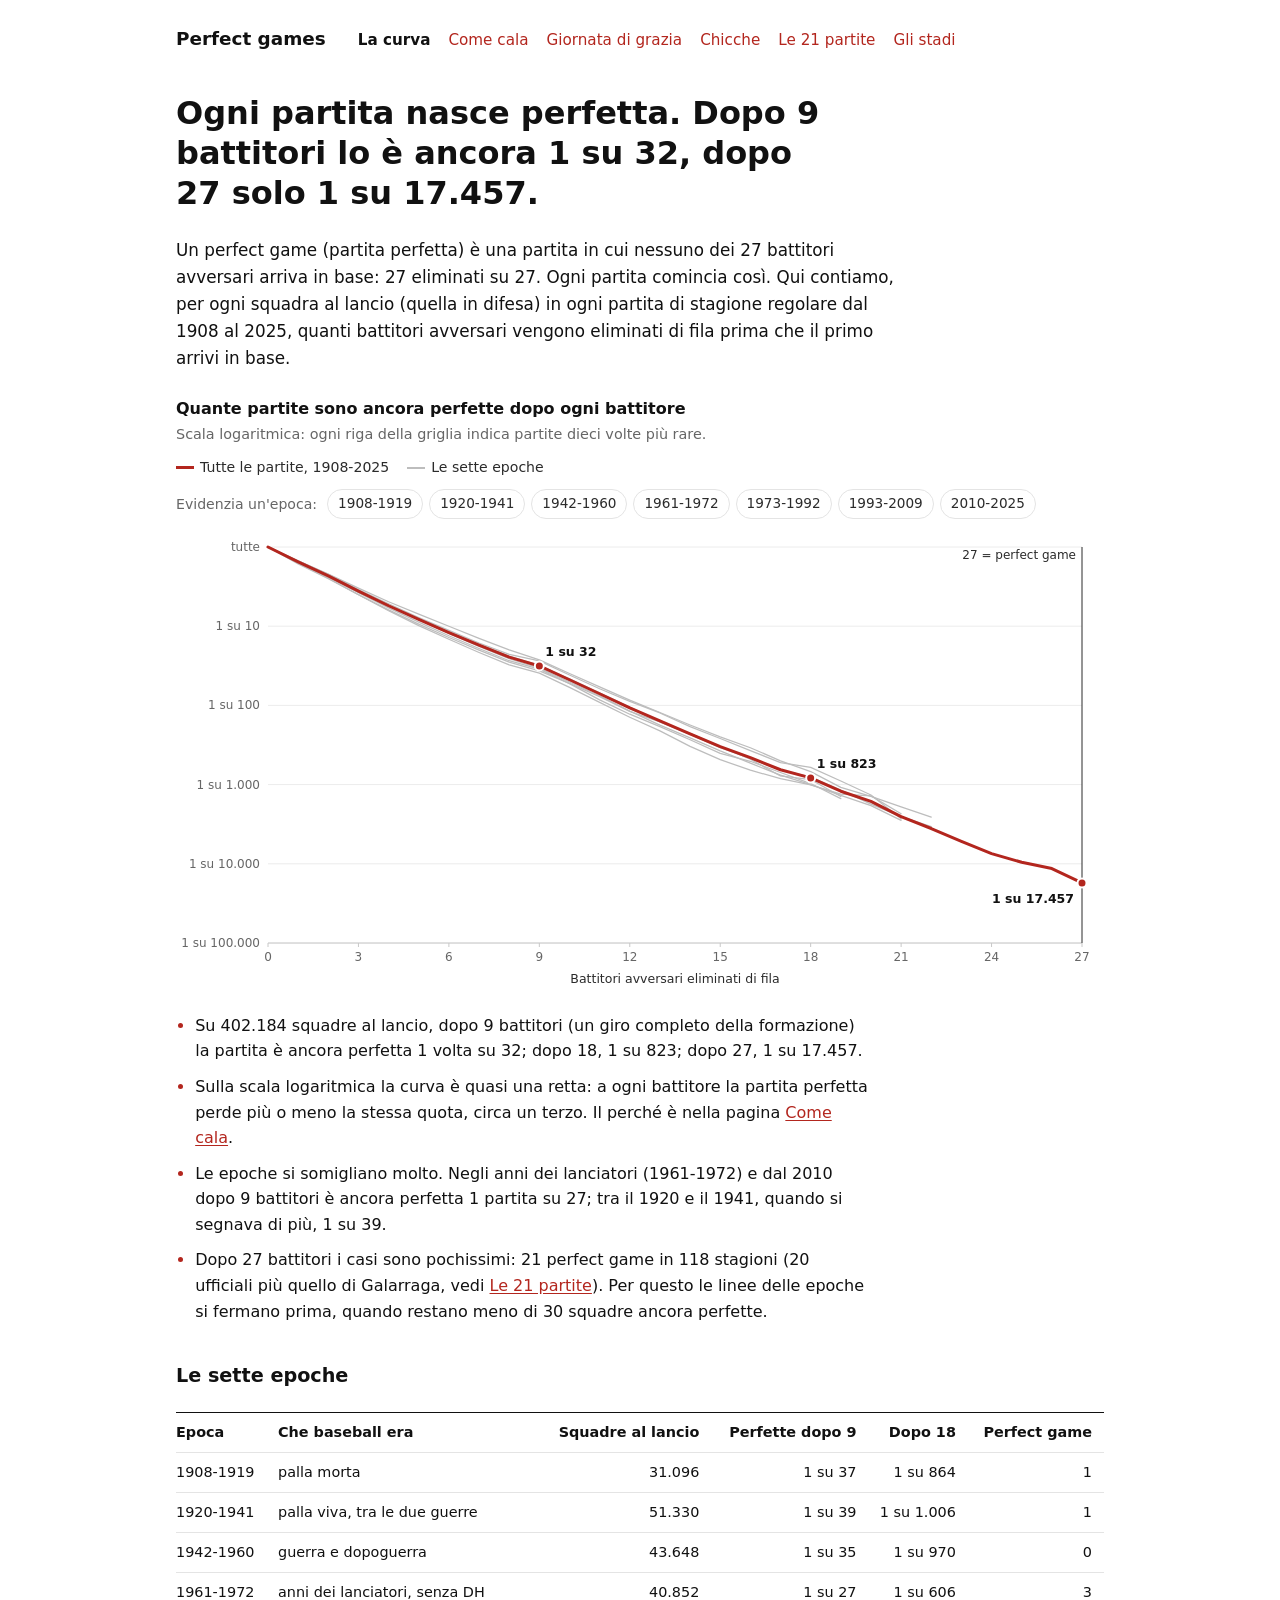
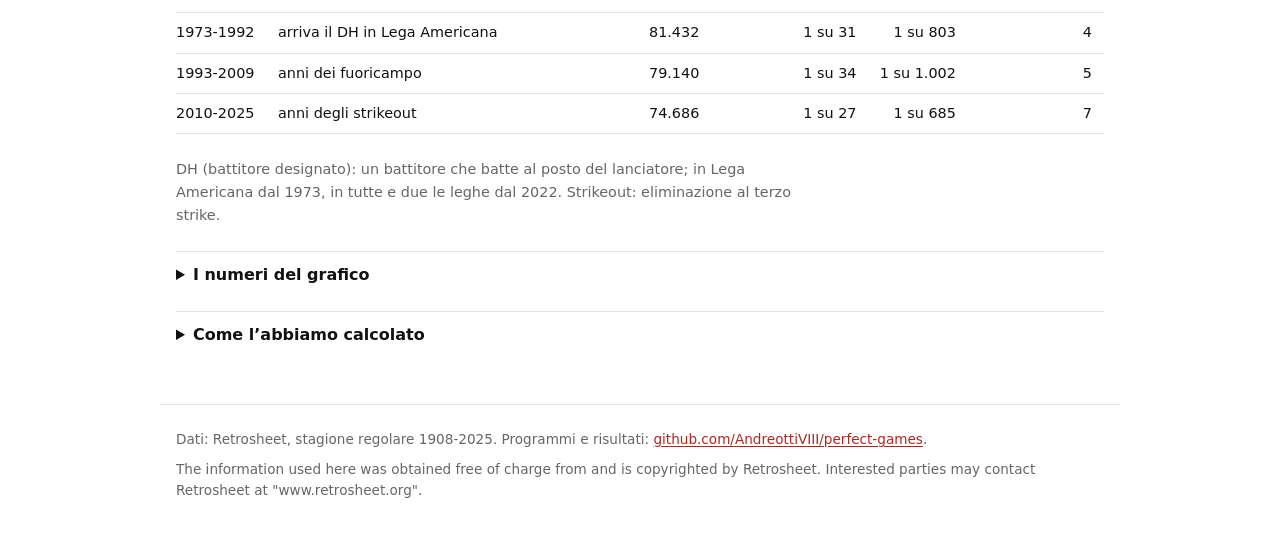
==== docs/index.html @ 63dead41 "Sito in docs/: sei pagine con grafici, tabelle generate da build_site.py Co-Authored-By: Claude Opus" ====
<!doctype html>
<html lang="it">
<head>
<meta charset="utf-8">
<meta name="viewport" content="width=device-width, initial-scale=1">
<title>La curva · Perfect games</title>
<meta name="description" content="Ogni partita di baseball nasce perfetta: quante restano tali, battitore dopo battitore, dal 1908 al 2025.">
<link rel="stylesheet" href="style.css">
</head>
<body>
<header class="top">
  <a class="brand" href="index.html">Perfect games</a>
  <nav aria-label="Pagine">
    <a href="index.html" aria-current="page">La curva</a>
    <a href="come-cala.html">Come cala</a>
    <a href="giornata-di-grazia.html">Giornata di grazia</a>
    <a href="chicche.html">Chicche</a>
    <a href="partite.html">Le 21 partite</a>
    <a href="stadi.html">Gli stadi</a>
  </nav>
</header>

<main>
  <h1>Ogni partita nasce perfetta. Dopo 9 battitori lo è ancora 1 su 32, dopo 27 solo 1 su 17.457.</h1>
  <p class="lead">Un perfect game (partita perfetta) è una partita in cui nessuno dei 27 battitori avversari arriva in base: 27 eliminati su 27. Ogni partita comincia così. Qui contiamo, per ogni squadra al lancio (quella in difesa) in ogni partita di stagione regolare dal 1908 al 2025, quanti battitori avversari vengono eliminati di fila prima che il primo arrivi in base.</p>

  <figure class="chart" id="grafico-curva">
    <figcaption>
      <strong>Quante partite sono ancora perfette dopo ogni battitore</strong>
      <span class="note">Scala logaritmica: ogni riga della griglia indica partite dieci volte più rare.</span>
    </figcaption>
    <div class="legend">
      <span class="key"><span class="swatch thick" style="border-color:#b3261e"></span>Tutte le partite, 1908-2025</span>
      <span class="key"><span class="swatch" style="border-color:#bdbdbd"></span>Le sette epoche</span>
    </div>
    <div class="eras"></div>
    <div class="plot"></div>
  </figure>

  <ul class="points">
    <li>Su 402.184 squadre al lancio, dopo 9 battitori (un giro completo della formazione) la partita è ancora perfetta 1 volta su 32; dopo 18, 1 su 823; dopo 27, 1 su 17.457.</li>
    <li>Sulla scala logaritmica la curva è quasi una retta: a ogni battitore la partita perfetta perde più o meno la stessa quota, circa un terzo. Il perché è nella pagina <a href="come-cala.html">Come cala</a>.</li>
    <li>Le epoche si somigliano molto. Negli anni dei lanciatori (1961-1972) e dal 2010 dopo 9 battitori è ancora perfetta 1 partita su 27; tra il 1920 e il 1941, quando si segnava di più, 1 su 39.</li>
    <li>Dopo 27 battitori i casi sono pochissimi: 21 perfect game in 118 stagioni (20 ufficiali più quello di Galarraga, vedi <a href="partite.html">Le 21 partite</a>). Per questo le linee delle epoche si fermano prima, quando restano meno di 30 squadre ancora perfette.</li>
  </ul>

  <h2>Le sette epoche</h2>
  <!-- build:tabella-epoche -->
<div class="table-wrap"><table>
<thead><tr>
<th>Epoca</th>
<th>Che baseball era</th>
<th class="num">Squadre al lancio</th>
<th class="num">Perfette dopo 9</th>
<th class="num">Dopo 18</th>
<th class="num">Perfect game</th>
</tr></thead><tbody>
<tr><td>1908-1919</td><td>palla morta</td><td class="num">31.096</td><td class="num">1 su 37</td><td class="num">1 su 864</td><td class="num">1</td></tr>
<tr><td>1920-1941</td><td>palla viva, tra le due guerre</td><td class="num">51.330</td><td class="num">1 su 39</td><td class="num">1 su 1.006</td><td class="num">1</td></tr>
<tr><td>1942-1960</td><td>guerra e dopoguerra</td><td class="num">43.648</td><td class="num">1 su 35</td><td class="num">1 su 970</td><td class="num">0</td></tr>
<tr><td>1961-1972</td><td>anni dei lanciatori, senza DH</td><td class="num">40.852</td><td class="num">1 su 27</td><td class="num">1 su 606</td><td class="num">3</td></tr>
<tr><td>1973-1992</td><td>arriva il DH in Lega Americana</td><td class="num">81.432</td><td class="num">1 su 31</td><td class="num">1 su 803</td><td class="num">4</td></tr>
<tr><td>1993-2009</td><td>anni dei fuoricampo</td><td class="num">79.140</td><td class="num">1 su 34</td><td class="num">1 su 1.002</td><td class="num">5</td></tr>
<tr><td>2010-2025</td><td>anni degli strikeout</td><td class="num">74.686</td><td class="num">1 su 27</td><td class="num">1 su 685</td><td class="num">7</td></tr>
</tbody></table></div>
<!-- /build:tabella-epoche -->
  <p class="note">DH (battitore designato): un battitore che batte al posto del lanciatore; in Lega Americana dal 1973, in tutte e due le leghe dal 2022. Strikeout: eliminazione al terzo strike.</p>

  <details id="numeri-curva" class="data">
    <summary>I numeri del grafico</summary>
    <div class="body"></div>
  </details>

  <details>
    <summary>Come l’abbiamo calcolato</summary>
    <div class="body">
      <p>Fonte: i file “evento” di Retrosheet, la cronaca azione per azione di ogni partita. Usiamo la stagione regolare di Lega Americana, Lega Nazionale e Federal League (1914-1915): due righe per partita, una per squadra al lancio, 402.184 in tutto.</p>
      <p>Sono escluse le partite che Retrosheet ha ricostruito dal tabellino finale invece che da una cronaca vera, e le leghe afroamericane.</p>
      <p>Se la partita finisce prima che qualcuno arrivi in base (partita accorciata dalla pioggia, o squadra di casa che vince senza battere nel nono inning), quella squadra conta come ancora perfetta fino all’ultimo battitore affrontato e poi esce dal conto (metodo di Kaplan-Meier).</p>
      <p>Il valore a 27 battitori (1 su 17.457) comprende anche Harvey Haddix (1959) e Pedro Martínez (1995), che superarono i 27 eliminati ma persero la perfezione negli inning supplementari: 23 casi in tutto.</p>
      <p>La partita di Armando Galarraga (2 giugno 2010) è contata come perfetta per scelta di Davide: l’arbitro sbagliò la chiamata sul 27° battitore e lo ammise, ma l’MLB non la riconosce come perfect game.</p>
      <p>Epoche: invece di 12 decenni quasi identici usiamo sette periodi che corrispondono a cambi del gioco. Fino al 1919 la palla morta (pochi fuoricampo); dal 1920 la palla viva; dal 1942 la guerra e il dopoguerra; dal 1961 l’espansione e gli anni dei lanciatori; dal 1973 il DH in Lega Americana; dal 1993 l’espansione e gli anni dei fuoricampo; dal 2010 gli anni degli strikeout.</p>
      <p>Programmi: <code>src/curve.py</code> (curva generale) e <code>src/build_site.py</code> (epoche e sito).</p>
    </div>
  </details>
</main>

<footer>
  <p>Dati: Retrosheet, stagione regolare 1908-2025. Programmi e risultati: <a href="https://github.com/AndreottiVIII/perfect-games">github.com/AndreottiVIII/perfect-games</a>.</p>
  <p lang="en">The information used here was obtained free of charge from and is copyrighted by Retrosheet. Interested parties may contact Retrosheet at "www.retrosheet.org".</p>
</footer>

<!-- build:dati-curva -->
<script type="application/json" id="dati-curva">{"tutte":{"s":[1.0,0.650066,0.431676,0.277831,0.181243,0.121994,0.083238,0.0575955,0.0407401,0.031498,0.0210824,0.0140334,0.00929674,0.00635779,0.00436119,0.00301355,0.00218669,0.00153915,0.00121538,0.000824367,0.000612671,0.000393504,0.00027894,0.000191771,0.000134489,0.000104602,8.71687e-05,5.72823e-05],"r":[402184,402184,261446,173613,111739,72893,49064,33477,23164,16385,12668,8479,5644,3739,2557,1754,1210,878,618,488,331,246,158,112,77,54,42,35]},"epoche":[{"id":"1908","label":"1908-1919","nome":"palla morta","lati":31096,"s":[1.0,0.612555,0.398958,0.250772,0.160632,0.106059,0.0719064,0.0499421,0.0351171,0.0273347,0.0189413,0.0128955,0.00839336,0.00617443,0.00443787,0.0030229,0.0020903,0.00128634,0.00115771,0.000707486,null,null,null,null,null,null,null,null]},{"id":"1920","label":"1920-1941","nome":"palla viva, tra le due guerre","lati":51330,"s":[1.0,0.629729,0.40302,0.249854,0.156711,0.101675,0.068459,0.0466004,0.0324372,0.0255601,0.0168907,0.0109293,0.00709137,0.00477304,0.00303916,0.00206507,0.00151958,0.00118839,0.000993571,0.00075979,0.000720826,0.000428599,null,null,null,null,null,null]},{"id":"1942","label":"1942-1960","nome":"guerra e dopoguerra","lati":43648,"s":[1.0,0.641083,0.420042,0.265579,0.170317,0.112674,0.0756736,0.0523506,0.0366569,0.0287069,0.0188096,0.0117531,0.00774377,0.00538398,0.0036886,0.00247434,0.00197031,0.00142045,0.00103098,0.000664406,null,null,null,null,null,null,null,null]},{"id":"1961","label":"1961-1972","nome":"anni dei lanciatori, senza DH","lati":40852,"s":[1.0,0.667262,0.451532,0.290145,0.191765,0.128904,0.0886126,0.0614168,0.0440615,0.0365466,0.0242338,0.0162293,0.0112357,0.00802898,0.00538529,0.00381866,0.00268538,0.00189701,0.00165065,0.00110864,0.000739096,0.000369548,null,null,null,null,null,null]},{"id":"1973","label":"1973-1992","nome":"arriva il DH in Lega Americana","lati":81432,"s":[1.0,0.653416,0.435566,0.282481,0.185431,0.125381,0.0849912,0.0589449,0.0419123,0.0321127,0.0216745,0.0144661,0.00951714,0.00617693,0.00428578,0.00292268,0.00214577,0.0015415,0.00124553,0.000850908,0.000567272,0.000394624,0.000295968,null,null,null,null,null]},{"id":"1993","label":"1993-2009","nome":"anni dei fuoricampo","lati":79140,"s":[1.0,0.650847,0.432954,0.278393,0.180541,0.120824,0.0812611,0.0553576,0.038792,0.0295931,0.0197245,0.0132297,0.00847865,0.00563558,0.00389184,0.00266616,0.0018701,0.00131413,0.000998231,0.000732878,0.000543341,0.000353803,null,null,null,null,null,null]},{"id":"2010","label":"2010-2025","nome":"anni degli strikeout","lati":74686,"s":[1.0,0.671023,0.455333,0.303082,0.203492,0.141807,0.0997777,0.070214,0.0501433,0.0375305,0.0252524,0.0171518,0.0116622,0.00814075,0.00565032,0.00400343,0.00291889,0.00199502,0.00145944,0.000923868,0.000709638,0.000522186,0.000388292,null,null,null,null,null]}],"min_in_gioco":30}</script>
<!-- /build:dati-curva -->
<script src="charts.js"></script>
</body>
</html>
---- docs/style.css ----
/* Perfect games: nero su bianco, un solo colore (rosso cuciture) per grafici e link, caratteri di sistema, tanto bianco. */
:root {
  --ink: #111111;
  --ink-2: #2b2b2b;
  --muted: #666666;
  --line: #e4e4e4;
  --grid: #ececec;
  --axis: #c8c8c8;
  --context: #bdbdbd;
  --accent: #b3261e;
  --wash: rgba(179, 38, 30, 0.10);
  --band: #f4f4f2;
  --paper: #ffffff;
  color-scheme: light;
}
* { box-sizing: border-box; }
[hidden] { display: none !important; }
html { -webkit-text-size-adjust: 100%; }
body {
  margin: 0; background: var(--paper); color: var(--ink);
  font: 16px/1.6 system-ui, -apple-system, "Segoe UI", Roboto, "Helvetica Neue", Arial, sans-serif;
}
a { color: var(--accent); text-underline-offset: 2px; }
:focus-visible { outline: 2px solid var(--accent); outline-offset: 2px; }
h1, h2, h3 { line-height: 1.25; margin: 0; font-weight: 650; }
h1 { font-size: clamp(1.45rem, 4.2vw, 2rem); max-width: 30ch; }
h2 { font-size: 1.2rem; margin-top: 16px; }
p { margin: 0; }
.lead { max-width: 68ch; font-size: 1.05rem; }
.note { color: var(--muted); font-size: 0.9rem; max-width: 68ch; }

.top, main, footer {
  max-width: 960px; margin: 0 auto;
  padding-left: max(16px, env(safe-area-inset-left, 0px));
  padding-right: max(16px, env(safe-area-inset-right, 0px));
}
.top { display: flex; flex-wrap: wrap; align-items: baseline; gap: 8px 32px; padding-block: 24px 8px; }
.brand { font-weight: 700; font-size: 1.15rem; color: var(--ink); text-decoration: none; }
nav { display: flex; flex-wrap: wrap; gap: 4px 18px; font-size: 0.95rem; }
nav a { text-decoration: none; }
nav a:hover { text-decoration: underline; }
nav a[aria-current="page"] { color: var(--ink); font-weight: 600; }
main { padding-block: 32px 56px; display: grid; grid-template-columns: minmax(0, 1fr); gap: 24px; }
footer { padding-block: 24px 40px; border-top: 1px solid var(--line); color: var(--muted); font-size: 0.85rem; display: grid; gap: 8px; }

/* Punti in linguaggio semplice */
.points { margin: 0; padding-left: 1.2em; display: grid; gap: 10px; max-width: 68ch; }
.points li::marker { color: var(--accent); }

/* Riquadri numero (cifre grandi) */
.tiles { display: grid; grid-template-columns: repeat(auto-fit, minmax(200px, 1fr)); gap: 16px; }
.tile { border-top: 2px solid var(--ink); padding-top: 10px; display: grid; gap: 2px; }
.tile .value { font-size: 2.2rem; font-weight: 650; line-height: 1.1; }
.tile .value small { font-size: 1rem; font-weight: 400; color: var(--muted); }
.tile .label { color: var(--muted); font-size: 0.92rem; }

/* Grafici */
figure.chart { margin: 0; position: relative; display: grid; gap: 10px; min-width: 0; }
figure.chart figcaption { display: grid; gap: 2px; }
figure.chart figcaption strong { font-weight: 600; }
.plot { position: relative; width: 100%; min-width: 0; touch-action: pan-y; }
.plot svg { display: block; overflow: visible; }
.plot text { font-family: inherit; }
.legend { display: flex; flex-wrap: wrap; gap: 6px 18px; font-size: 0.88rem; color: var(--ink-2); align-items: center; }
.legend .key { display: inline-flex; align-items: center; gap: 6px; }
.legend .swatch { display: inline-block; width: 18px; height: 0; border-top: 2px solid; }
.legend .swatch.thick { border-top-width: 3px; }
.legend .dot { width: 9px; height: 9px; border-radius: 50%; border: 1.5px solid var(--ink-2); background: var(--paper); }
.eras { display: flex; flex-wrap: wrap; gap: 6px; align-items: center; font-size: 0.88rem; }
.eras span { color: var(--muted); margin-right: 4px; }
.eras button {
  font: inherit; font-size: 0.85rem; color: var(--ink-2); background: var(--paper);
  border: 1px solid var(--line); border-radius: 999px; padding: 3px 10px; cursor: pointer;
}
.eras button[aria-pressed="true"] { border-color: var(--ink); color: var(--paper); background: var(--ink); }

.tip {
  position: absolute; z-index: 5; pointer-events: none; min-width: 150px; max-width: 260px;
  background: var(--paper); border: 1px solid var(--line); box-shadow: 0 2px 10px rgba(0,0,0,0.08);
  padding: 8px 10px; font-size: 0.82rem; line-height: 1.4; display: grid; gap: 3px;
}
.tip .t { color: var(--muted); }
.tip .r { display: grid; grid-template-columns: 14px auto 1fr; gap: 6px; align-items: baseline; }
.tip .r i { display: inline-block; width: 12px; border-top: 2px solid; transform: translateY(-3px); }
.tip .r b { font-weight: 650; font-variant-numeric: tabular-nums; }
.tip .r span { color: var(--muted); }

/* Barre degli stadi (righe HTML) */
.bars { display: grid; gap: 0; font-size: 0.88rem; }
.bars-scale, .bar-row { display: grid; grid-template-columns: minmax(0, 11rem) minmax(0, 1fr) 3.4rem; gap: 10px; align-items: center; }
.bars-scale { color: var(--muted); font-size: 0.78rem; padding-bottom: 4px; }
.bars-scale .ticks { position: relative; height: 1.2em; }
.bars-scale .ticks span { position: absolute; transform: translateX(-50%); white-space: nowrap; }
.bar-row { padding: 3px 0; cursor: default; }
.bar-row:hover, .bar-row:focus-visible { background: var(--band); }
.bar-name { overflow: hidden; text-overflow: ellipsis; white-space: nowrap; color: var(--ink-2); }
.bar-row.hl .bar-name { color: var(--ink); font-weight: 650; }
.bar-track { position: relative; height: 14px; }
.bar-track::before { content: ""; position: absolute; left: 50%; top: -3px; bottom: -3px; border-left: 1px solid var(--axis); }
.bar-fill { position: absolute; top: 3px; height: 8px; background: var(--context); }
.bar-fill.up { border-radius: 0 3px 3px 0; }
.bar-fill.down { border-radius: 3px 0 0 3px; }
.bar-row.hl .bar-fill { background: var(--accent); }
.bar-val { text-align: right; font-variant-numeric: tabular-nums; color: var(--ink-2); }
@media (max-width: 520px) {
  .bars-scale, .bar-row { grid-template-columns: minmax(0, 8.5rem) minmax(0, 1fr) 2.9rem; gap: 6px; }
  .bars { font-size: 0.8rem; }
  .bars-scale .ticks .minor { display: none; }
}

/* Tabelle semplici: se sono larghe scorrono dentro il loro riquadro */
.table-wrap { overflow-x: auto; -webkit-overflow-scrolling: touch; max-width: 100%; border-top: 1px solid var(--ink); }
table { border-collapse: collapse; font-size: 0.9rem; width: 100%; }
th, td { text-align: left; padding: 8px 12px 8px 0; border-bottom: 1px solid var(--line); vertical-align: top; }
th { font-weight: 600; white-space: nowrap; }
td.num, th.num { text-align: right; font-variant-numeric: tabular-nums; white-space: nowrap; }
table.wide td { white-space: nowrap; }
tr.special td { background: #fbf3f2; }
.mark { color: var(--accent); font-weight: 700; }

/* Chicche */
.chicche { list-style: none; margin: 0; padding: 0; display: grid; gap: 28px; counter-reset: c; max-width: 72ch; }
.chicche li { counter-increment: c; display: grid; gap: 6px; padding-top: 14px; border-top: 1px solid var(--line); }
.chicche h2 { margin: 0; font-size: 1.1rem; }
.chicche h2::before { content: counter(c) ". "; color: var(--accent); }
.chicche h2 .tag { margin-left: 6px; vertical-align: 2px; }
.tag { font-size: 0.75rem; font-weight: 600; text-transform: uppercase; letter-spacing: 0.04em; border: 1px solid currentColor; border-radius: 3px; padding: 0 6px; white-space: nowrap; }
.tag.solida { color: var(--ink); }
.tag.verificare { color: var(--accent); }
.tag.aneddoto { color: var(--muted); }

/* Riquadri apribili */
details { border-top: 1px solid var(--line); padding-top: 10px; max-width: 100%; min-width: 0; }
details > summary { cursor: pointer; font-weight: 600; }
details[open] > summary { margin-bottom: 12px; }
details .body { display: grid; gap: 10px; max-width: 72ch; }
details.data[open] { display: grid; }
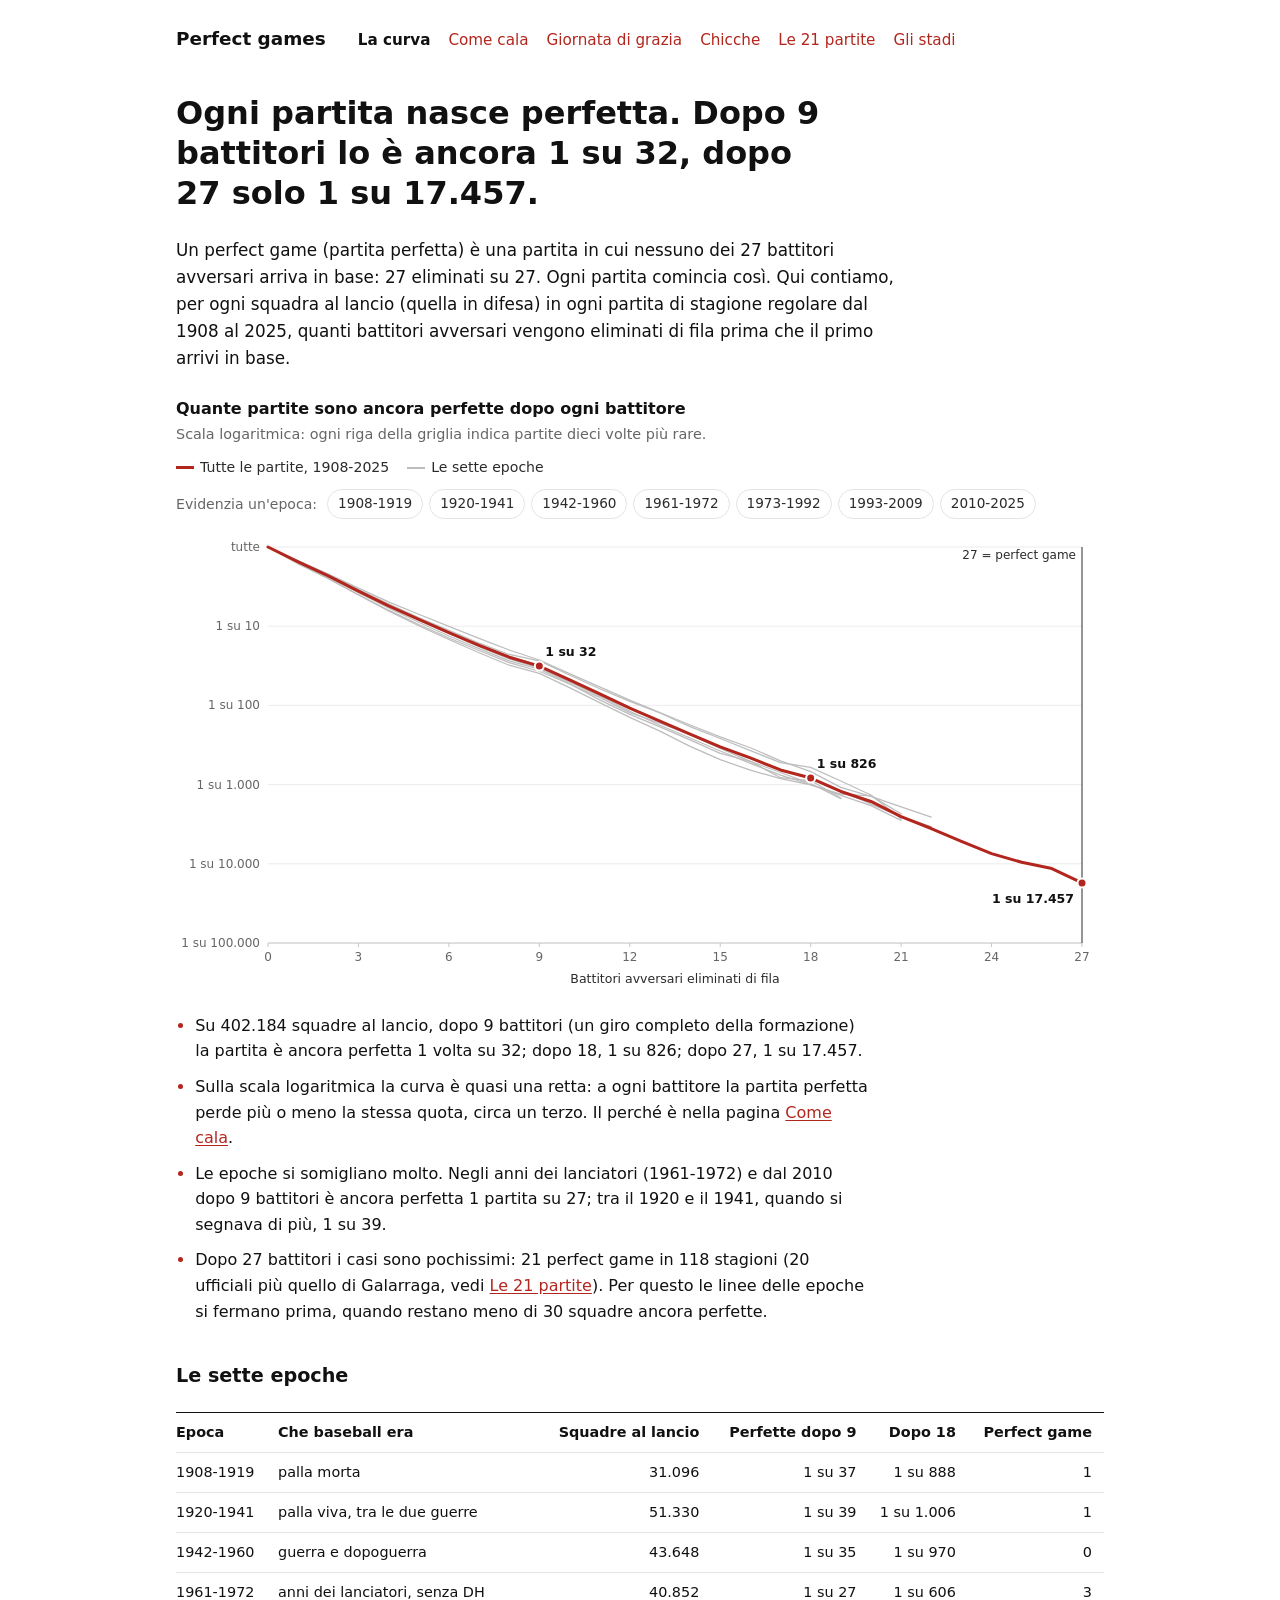
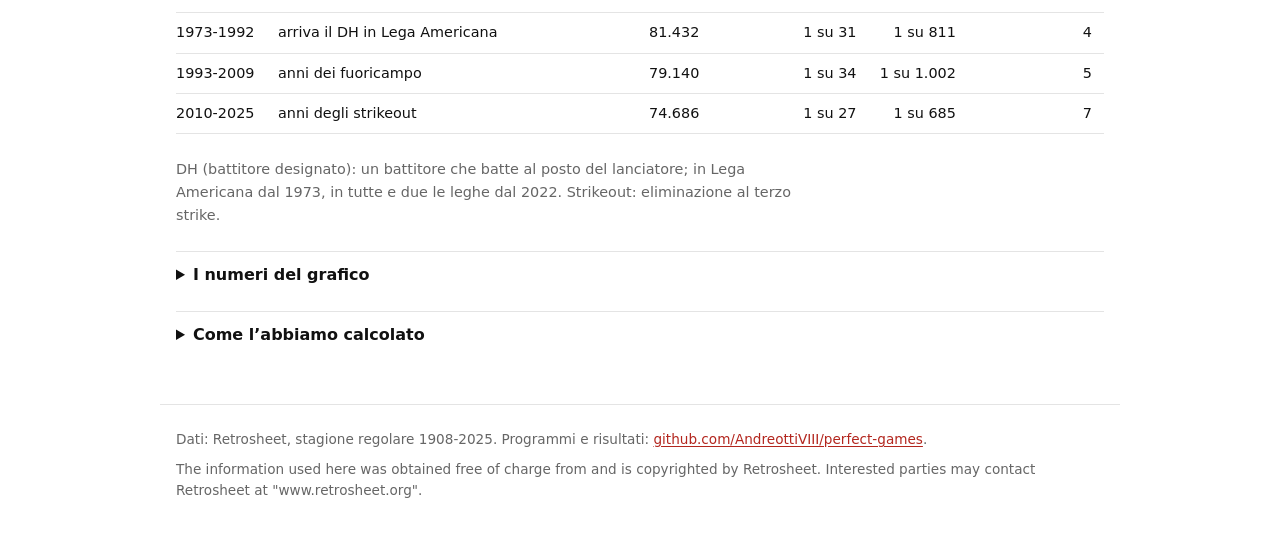
==== commit 17b6f4fe: "Corretto il parser sugli errori dopo un tocco (es. 6E3), ricalcolati curve e sito; verifiche e tortu" ====
--- a/docs/index.html
+++ b/docs/index.html
@@ -38,7 +38,7 @@
   </figure>
 
   <ul class="points">
-    <li>Su 402.184 squadre al lancio, dopo 9 battitori (un giro completo della formazione) la partita è ancora perfetta 1 volta su 32; dopo 18, 1 su 823; dopo 27, 1 su 17.457.</li>
+    <li>Su 402.184 squadre al lancio, dopo 9 battitori (un giro completo della formazione) la partita è ancora perfetta 1 volta su 32; dopo 18, 1 su 826; dopo 27, 1 su 17.457.</li>
     <li>Sulla scala logaritmica la curva è quasi una retta: a ogni battitore la partita perfetta perde più o meno la stessa quota, circa un terzo. Il perché è nella pagina <a href="come-cala.html">Come cala</a>.</li>
     <li>Le epoche si somigliano molto. Negli anni dei lanciatori (1961-1972) e dal 2010 dopo 9 battitori è ancora perfetta 1 partita su 27; tra il 1920 e il 1941, quando si segnava di più, 1 su 39.</li>
     <li>Dopo 27 battitori i casi sono pochissimi: 21 perfect game in 118 stagioni (20 ufficiali più quello di Galarraga, vedi <a href="partite.html">Le 21 partite</a>). Per questo le linee delle epoche si fermano prima, quando restano meno di 30 squadre ancora perfette.</li>
@@ -55,11 +55,11 @@
 <th class="num">Dopo 18</th>
 <th class="num">Perfect game</th>
 </tr></thead><tbody>
-<tr><td>1908-1919</td><td>palla morta</td><td class="num">31.096</td><td class="num">1 su 37</td><td class="num">1 su 864</td><td class="num">1</td></tr>
+<tr><td>1908-1919</td><td>palla morta</td><td class="num">31.096</td><td class="num">1 su 37</td><td class="num">1 su 888</td><td class="num">1</td></tr>
 <tr><td>1920-1941</td><td>palla viva, tra le due guerre</td><td class="num">51.330</td><td class="num">1 su 39</td><td class="num">1 su 1.006</td><td class="num">1</td></tr>
 <tr><td>1942-1960</td><td>guerra e dopoguerra</td><td class="num">43.648</td><td class="num">1 su 35</td><td class="num">1 su 970</td><td class="num">0</td></tr>
 <tr><td>1961-1972</td><td>anni dei lanciatori, senza DH</td><td class="num">40.852</td><td class="num">1 su 27</td><td class="num">1 su 606</td><td class="num">3</td></tr>
-<tr><td>1973-1992</td><td>arriva il DH in Lega Americana</td><td class="num">81.432</td><td class="num">1 su 31</td><td class="num">1 su 803</td><td class="num">4</td></tr>
+<tr><td>1973-1992</td><td>arriva il DH in Lega Americana</td><td class="num">81.432</td><td class="num">1 su 31</td><td class="num">1 su 811</td><td class="num">4</td></tr>
 <tr><td>1993-2009</td><td>anni dei fuoricampo</td><td class="num">79.140</td><td class="num">1 su 34</td><td class="num">1 su 1.002</td><td class="num">5</td></tr>
 <tr><td>2010-2025</td><td>anni degli strikeout</td><td class="num">74.686</td><td class="num">1 su 27</td><td class="num">1 su 685</td><td class="num">7</td></tr>
 </tbody></table></div>
@@ -91,7 +91,7 @@
 </footer>
 
 <!-- build:dati-curva -->
-<script type="application/json" id="dati-curva">{"tutte":{"s":[1.0,0.650066,0.431676,0.277831,0.181243,0.121994,0.083238,0.0575955,0.0407401,0.031498,0.0210824,0.0140334,0.00929674,0.00635779,0.00436119,0.00301355,0.00218669,0.00153915,0.00121538,0.000824367,0.000612671,0.000393504,0.00027894,0.000191771,0.000134489,0.000104602,8.71687e-05,5.72823e-05],"r":[402184,402184,261446,173613,111739,72893,49064,33477,23164,16385,12668,8479,5644,3739,2557,1754,1210,878,618,488,331,246,158,112,77,54,42,35]},"epoche":[{"id":"1908","label":"1908-1919","nome":"palla morta","lati":31096,"s":[1.0,0.612555,0.398958,0.250772,0.160632,0.106059,0.0719064,0.0499421,0.0351171,0.0273347,0.0189413,0.0128955,0.00839336,0.00617443,0.00443787,0.0030229,0.0020903,0.00128634,0.00115771,0.000707486,null,null,null,null,null,null,null,null]},{"id":"1920","label":"1920-1941","nome":"palla viva, tra le due guerre","lati":51330,"s":[1.0,0.629729,0.40302,0.249854,0.156711,0.101675,0.068459,0.0466004,0.0324372,0.0255601,0.0168907,0.0109293,0.00709137,0.00477304,0.00303916,0.00206507,0.00151958,0.00118839,0.000993571,0.00075979,0.000720826,0.000428599,null,null,null,null,null,null]},{"id":"1942","label":"1942-1960","nome":"guerra e dopoguerra","lati":43648,"s":[1.0,0.641083,0.420042,0.265579,0.170317,0.112674,0.0756736,0.0523506,0.0366569,0.0287069,0.0188096,0.0117531,0.00774377,0.00538398,0.0036886,0.00247434,0.00197031,0.00142045,0.00103098,0.000664406,null,null,null,null,null,null,null,null]},{"id":"1961","label":"1961-1972","nome":"anni dei lanciatori, senza DH","lati":40852,"s":[1.0,0.667262,0.451532,0.290145,0.191765,0.128904,0.0886126,0.0614168,0.0440615,0.0365466,0.0242338,0.0162293,0.0112357,0.00802898,0.00538529,0.00381866,0.00268538,0.00189701,0.00165065,0.00110864,0.000739096,0.000369548,null,null,null,null,null,null]},{"id":"1973","label":"1973-1992","nome":"arriva il DH in Lega Americana","lati":81432,"s":[1.0,0.653416,0.435566,0.282481,0.185431,0.125381,0.0849912,0.0589449,0.0419123,0.0321127,0.0216745,0.0144661,0.00951714,0.00617693,0.00428578,0.00292268,0.00214577,0.0015415,0.00124553,0.000850908,0.000567272,0.000394624,0.000295968,null,null,null,null,null]},{"id":"1993","label":"1993-2009","nome":"anni dei fuoricampo","lati":79140,"s":[1.0,0.650847,0.432954,0.278393,0.180541,0.120824,0.0812611,0.0553576,0.038792,0.0295931,0.0197245,0.0132297,0.00847865,0.00563558,0.00389184,0.00266616,0.0018701,0.00131413,0.000998231,0.000732878,0.000543341,0.000353803,null,null,null,null,null,null]},{"id":"2010","label":"2010-2025","nome":"anni degli strikeout","lati":74686,"s":[1.0,0.671023,0.455333,0.303082,0.203492,0.141807,0.0997777,0.070214,0.0501433,0.0375305,0.0252524,0.0171518,0.0116622,0.00814075,0.00565032,0.00400343,0.00291889,0.00199502,0.00145944,0.000923868,0.000709638,0.000522186,0.000388292,null,null,null,null,null]}],"min_in_gioco":30}</script>
+<script type="application/json" id="dati-curva">{"tutte":{"s":[1.0,0.649581,0.431037,0.277306,0.18085,0.121643,0.0829571,0.0574066,0.0405958,0.0313787,0.0210128,0.0139812,0.00925198,0.00632795,0.0043413,0.00299614,0.00217177,0.00153169,0.00121041,0.000819394,0.000612677,0.000393508,0.000278942,0.000191773,0.00013449,0.000104603,8.71695e-05,5.72828e-05],"r":[402184,402184,261251,173356,111528,72735,48923,33364,23088,16327,12620,8451,5623,3721,2545,1746,1203,872,615,486,329,246,158,112,77,54,42,35]},"epoche":[{"id":"1908","label":"1908-1919","nome":"palla morta","lati":31096,"s":[1.0,0.610722,0.397222,0.2491,0.159281,0.104997,0.0710059,0.0493311,0.0347312,0.026981,0.0186519,0.0126061,0.00810394,0.00598148,0.00427708,0.0028621,0.00196167,0.00122202,0.00112555,0.000675328,null,null,null,null,null,null,null,null]},{"id":"1920","label":"1920-1941","nome":"palla viva, tra le due guerre","lati":51330,"s":[1.0,0.628716,0.401656,0.248802,0.155971,0.101188,0.0679135,0.0462303,0.0321644,0.0253458,0.0167543,0.0108514,0.00705241,0.00473407,0.00303916,0.00206507,0.00151958,0.00118839,0.000993571,0.00075979,0.000720826,0.000428599,null,null,null,null,null,null]},{"id":"1942","label":"1942-1960","nome":"guerra e dopoguerra","lati":43648,"s":[1.0,0.640556,0.419446,0.264892,0.169928,0.112262,0.0752841,0.0521215,0.0364736,0.0286153,0.0187867,0.0117302,0.00769795,0.00536107,0.00366569,0.00247434,0.00197031,0.00142045,0.00103098,0.000664406,null,null,null,null,null,null,null,null]},{"id":"1961","label":"1961-1972","nome":"anni dei lanciatori, senza DH","lati":40852,"s":[1.0,0.666944,0.451092,0.289655,0.191398,0.128488,0.0884657,0.06127,0.0439636,0.0364731,0.0242338,0.0162048,0.0112357,0.00802898,0.00538529,0.00381866,0.00268538,0.00189701,0.00165065,0.00110864,0.000739096,0.000369548,null,null,null,null,null,null]},{"id":"1973","label":"1973-1992","nome":"arriva il DH in Lega Americana","lati":81432,"s":[1.0,0.653281,0.435357,0.282334,0.185357,0.125258,0.0849175,0.0588958,0.0418631,0.0320636,0.02165,0.0144538,0.00949258,0.00616465,0.0042735,0.0029104,0.00213347,0.0015292,0.00123322,0.000838591,0.000567282,0.000394631,0.000295973,null,null,null,null,null]},{"id":"1993","label":"1993-2009","nome":"anni dei fuoricampo","lati":79140,"s":[1.0,0.65067,0.432537,0.278165,0.180339,0.120647,0.0810842,0.055206,0.0386657,0.0294794,0.0196487,0.0131792,0.00844074,0.00561031,0.0038792,0.00265353,0.00185747,0.00131413,0.000998231,0.000732878,0.000543341,0.000353803,null,null,null,null,null,null]},{"id":"2010","label":"2010-2025","nome":"anni degli strikeout","lati":74686,"s":[1.0,0.670688,0.454811,0.302748,0.203171,0.141486,0.0995903,0.0701336,0.0500629,0.0374501,0.0252122,0.0171384,0.0116622,0.00814075,0.00565032,0.00400343,0.00291889,0.00199502,0.00145944,0.000923868,0.000709638,0.000522186,0.000388292,null,null,null,null,null]}],"min_in_gioco":30}</script>
 <!-- /build:dati-curva -->
 <script src="charts.js"></script>
 </body>
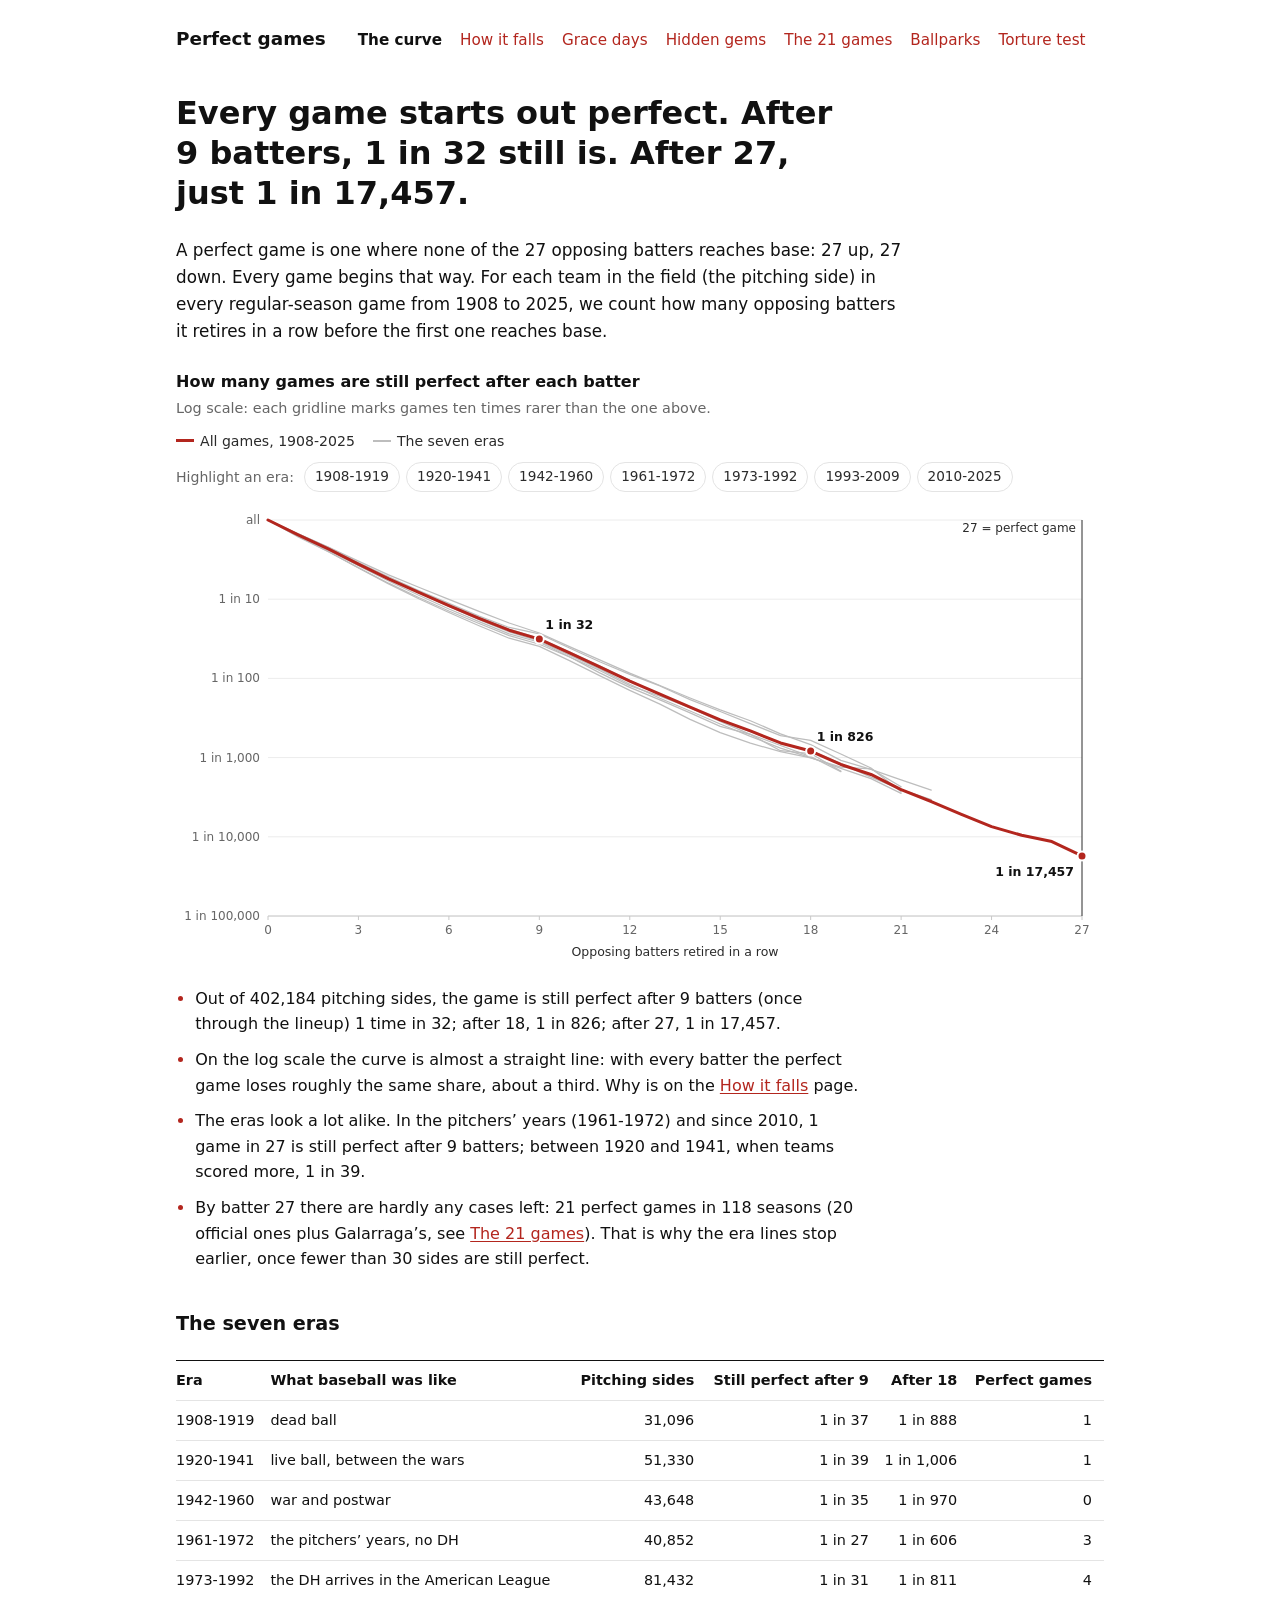
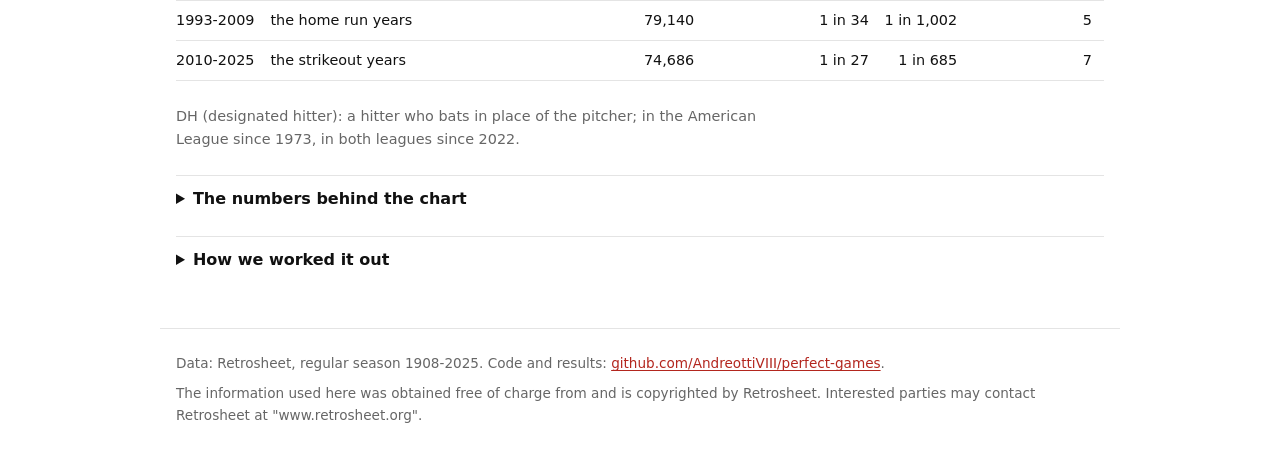
==== commit 5d35756c: "Sito tutto in inglese e nuova pagina Torture test - Pagine con nomi inglesi (how-it-falls, grace-day" ====
--- a/docs/index.html
+++ b/docs/index.html
@@ -1,97 +1,98 @@
 <!doctype html>
-<html lang="it">
+<html lang="en">
 <head>
 <meta charset="utf-8">
 <meta name="viewport" content="width=device-width, initial-scale=1">
-<title>La curva · Perfect games</title>
-<meta name="description" content="Ogni partita di baseball nasce perfetta: quante restano tali, battitore dopo battitore, dal 1908 al 2025.">
+<title>The curve · Perfect games</title>
+<meta name="description" content="Every baseball game starts out perfect. How many stay that way, batter by batter, from 1908 to 2025.">
 <link rel="stylesheet" href="style.css">
 </head>
 <body>
 <header class="top">
   <a class="brand" href="index.html">Perfect games</a>
-  <nav aria-label="Pagine">
-    <a href="index.html" aria-current="page">La curva</a>
-    <a href="come-cala.html">Come cala</a>
-    <a href="giornata-di-grazia.html">Giornata di grazia</a>
-    <a href="chicche.html">Chicche</a>
-    <a href="partite.html">Le 21 partite</a>
-    <a href="stadi.html">Gli stadi</a>
+  <nav aria-label="Pages">
+    <a href="index.html" aria-current="page">The curve</a>
+    <a href="how-it-falls.html">How it falls</a>
+    <a href="grace-days.html">Grace days</a>
+    <a href="hidden-gems.html">Hidden gems</a>
+    <a href="the-21-games.html">The 21 games</a>
+    <a href="ballparks.html">Ballparks</a>
+    <a href="torture-test.html">Torture test</a>
   </nav>
 </header>
 
 <main>
-  <h1>Ogni partita nasce perfetta. Dopo 9 battitori lo è ancora 1 su 32, dopo 27 solo 1 su 17.457.</h1>
-  <p class="lead">Un perfect game (partita perfetta) è una partita in cui nessuno dei 27 battitori avversari arriva in base: 27 eliminati su 27. Ogni partita comincia così. Qui contiamo, per ogni squadra al lancio (quella in difesa) in ogni partita di stagione regolare dal 1908 al 2025, quanti battitori avversari vengono eliminati di fila prima che il primo arrivi in base.</p>
+  <h1>Every game starts out perfect. After 9 batters, 1 in 32 still is. After 27, just 1 in 17,457.</h1>
+  <p class="lead">A perfect game is one where none of the 27 opposing batters reaches base: 27 up, 27 down. Every game begins that way. For each team in the field (the pitching side) in every regular-season game from 1908 to 2025, we count how many opposing batters it retires in a row before the first one reaches base.</p>
 
   <figure class="chart" id="grafico-curva">
     <figcaption>
-      <strong>Quante partite sono ancora perfette dopo ogni battitore</strong>
-      <span class="note">Scala logaritmica: ogni riga della griglia indica partite dieci volte più rare.</span>
+      <strong>How many games are still perfect after each batter</strong>
+      <span class="note">Log scale: each gridline marks games ten times rarer than the one above.</span>
     </figcaption>
     <div class="legend">
-      <span class="key"><span class="swatch thick" style="border-color:#b3261e"></span>Tutte le partite, 1908-2025</span>
-      <span class="key"><span class="swatch" style="border-color:#bdbdbd"></span>Le sette epoche</span>
+      <span class="key"><span class="swatch thick" style="border-color:#b3261e"></span>All games, 1908-2025</span>
+      <span class="key"><span class="swatch" style="border-color:#bdbdbd"></span>The seven eras</span>
     </div>
     <div class="eras"></div>
     <div class="plot"></div>
   </figure>
 
   <ul class="points">
-    <li>Su 402.184 squadre al lancio, dopo 9 battitori (un giro completo della formazione) la partita è ancora perfetta 1 volta su 32; dopo 18, 1 su 826; dopo 27, 1 su 17.457.</li>
-    <li>Sulla scala logaritmica la curva è quasi una retta: a ogni battitore la partita perfetta perde più o meno la stessa quota, circa un terzo. Il perché è nella pagina <a href="come-cala.html">Come cala</a>.</li>
-    <li>Le epoche si somigliano molto. Negli anni dei lanciatori (1961-1972) e dal 2010 dopo 9 battitori è ancora perfetta 1 partita su 27; tra il 1920 e il 1941, quando si segnava di più, 1 su 39.</li>
-    <li>Dopo 27 battitori i casi sono pochissimi: 21 perfect game in 118 stagioni (20 ufficiali più quello di Galarraga, vedi <a href="partite.html">Le 21 partite</a>). Per questo le linee delle epoche si fermano prima, quando restano meno di 30 squadre ancora perfette.</li>
+    <li>Out of 402,184 pitching sides, the game is still perfect after 9 batters (once through the lineup) 1 time in 32; after 18, 1 in 826; after 27, 1 in 17,457.</li>
+    <li>On the log scale the curve is almost a straight line: with every batter the perfect game loses roughly the same share, about a third. Why is on the <a href="how-it-falls.html">How it falls</a> page.</li>
+    <li>The eras look a lot alike. In the pitchers’ years (1961-1972) and since 2010, 1 game in 27 is still perfect after 9 batters; between 1920 and 1941, when teams scored more, 1 in 39.</li>
+    <li>By batter 27 there are hardly any cases left: 21 perfect games in 118 seasons (20 official ones plus Galarraga’s, see <a href="the-21-games.html">The 21 games</a>). That is why the era lines stop earlier, once fewer than 30 sides are still perfect.</li>
   </ul>
 
-  <h2>Le sette epoche</h2>
+  <h2>The seven eras</h2>
   <!-- build:tabella-epoche -->
 <div class="table-wrap"><table>
 <thead><tr>
-<th>Epoca</th>
-<th>Che baseball era</th>
-<th class="num">Squadre al lancio</th>
-<th class="num">Perfette dopo 9</th>
-<th class="num">Dopo 18</th>
-<th class="num">Perfect game</th>
+<th>Era</th>
+<th>What baseball was like</th>
+<th class="num">Pitching sides</th>
+<th class="num">Still perfect after 9</th>
+<th class="num">After 18</th>
+<th class="num">Perfect games</th>
 </tr></thead><tbody>
-<tr><td>1908-1919</td><td>palla morta</td><td class="num">31.096</td><td class="num">1 su 37</td><td class="num">1 su 888</td><td class="num">1</td></tr>
-<tr><td>1920-1941</td><td>palla viva, tra le due guerre</td><td class="num">51.330</td><td class="num">1 su 39</td><td class="num">1 su 1.006</td><td class="num">1</td></tr>
-<tr><td>1942-1960</td><td>guerra e dopoguerra</td><td class="num">43.648</td><td class="num">1 su 35</td><td class="num">1 su 970</td><td class="num">0</td></tr>
-<tr><td>1961-1972</td><td>anni dei lanciatori, senza DH</td><td class="num">40.852</td><td class="num">1 su 27</td><td class="num">1 su 606</td><td class="num">3</td></tr>
-<tr><td>1973-1992</td><td>arriva il DH in Lega Americana</td><td class="num">81.432</td><td class="num">1 su 31</td><td class="num">1 su 811</td><td class="num">4</td></tr>
-<tr><td>1993-2009</td><td>anni dei fuoricampo</td><td class="num">79.140</td><td class="num">1 su 34</td><td class="num">1 su 1.002</td><td class="num">5</td></tr>
-<tr><td>2010-2025</td><td>anni degli strikeout</td><td class="num">74.686</td><td class="num">1 su 27</td><td class="num">1 su 685</td><td class="num">7</td></tr>
+<tr><td>1908-1919</td><td>dead ball</td><td class="num">31,096</td><td class="num">1 in 37</td><td class="num">1 in 888</td><td class="num">1</td></tr>
+<tr><td>1920-1941</td><td>live ball, between the wars</td><td class="num">51,330</td><td class="num">1 in 39</td><td class="num">1 in 1,006</td><td class="num">1</td></tr>
+<tr><td>1942-1960</td><td>war and postwar</td><td class="num">43,648</td><td class="num">1 in 35</td><td class="num">1 in 970</td><td class="num">0</td></tr>
+<tr><td>1961-1972</td><td>the pitchers’ years, no DH</td><td class="num">40,852</td><td class="num">1 in 27</td><td class="num">1 in 606</td><td class="num">3</td></tr>
+<tr><td>1973-1992</td><td>the DH arrives in the American League</td><td class="num">81,432</td><td class="num">1 in 31</td><td class="num">1 in 811</td><td class="num">4</td></tr>
+<tr><td>1993-2009</td><td>the home run years</td><td class="num">79,140</td><td class="num">1 in 34</td><td class="num">1 in 1,002</td><td class="num">5</td></tr>
+<tr><td>2010-2025</td><td>the strikeout years</td><td class="num">74,686</td><td class="num">1 in 27</td><td class="num">1 in 685</td><td class="num">7</td></tr>
 </tbody></table></div>
 <!-- /build:tabella-epoche -->
-  <p class="note">DH (battitore designato): un battitore che batte al posto del lanciatore; in Lega Americana dal 1973, in tutte e due le leghe dal 2022. Strikeout: eliminazione al terzo strike.</p>
+  <p class="note">DH (designated hitter): a hitter who bats in place of the pitcher; in the American League since 1973, in both leagues since 2022.</p>
 
   <details id="numeri-curva" class="data">
-    <summary>I numeri del grafico</summary>
+    <summary>The numbers behind the chart</summary>
     <div class="body"></div>
   </details>
 
   <details>
-    <summary>Come l’abbiamo calcolato</summary>
+    <summary>How we worked it out</summary>
     <div class="body">
-      <p>Fonte: i file “evento” di Retrosheet, la cronaca azione per azione di ogni partita. Usiamo la stagione regolare di Lega Americana, Lega Nazionale e Federal League (1914-1915): due righe per partita, una per squadra al lancio, 402.184 in tutto.</p>
-      <p>Sono escluse le partite che Retrosheet ha ricostruito dal tabellino finale invece che da una cronaca vera, e le leghe afroamericane.</p>
-      <p>Se la partita finisce prima che qualcuno arrivi in base (partita accorciata dalla pioggia, o squadra di casa che vince senza battere nel nono inning), quella squadra conta come ancora perfetta fino all’ultimo battitore affrontato e poi esce dal conto (metodo di Kaplan-Meier).</p>
-      <p>Il valore a 27 battitori (1 su 17.457) comprende anche Harvey Haddix (1959) e Pedro Martínez (1995), che superarono i 27 eliminati ma persero la perfezione negli inning supplementari: 23 casi in tutto.</p>
-      <p>La partita di Armando Galarraga (2 giugno 2010) è contata come perfetta per scelta di Davide: l’arbitro sbagliò la chiamata sul 27° battitore e lo ammise, ma l’MLB non la riconosce come perfect game.</p>
-      <p>Epoche: invece di 12 decenni quasi identici usiamo sette periodi che corrispondono a cambi del gioco. Fino al 1919 la palla morta (pochi fuoricampo); dal 1920 la palla viva; dal 1942 la guerra e il dopoguerra; dal 1961 l’espansione e gli anni dei lanciatori; dal 1973 il DH in Lega Americana; dal 1993 l’espansione e gli anni dei fuoricampo; dal 2010 gli anni degli strikeout.</p>
-      <p>Programmi: <code>src/curve.py</code> (curva generale) e <code>src/build_site.py</code> (epoche e sito).</p>
+      <p>Source: Retrosheet’s “event files”, the play-by-play of each game. We use the regular season of the American League, the National League and the Federal League (1914-1915): two rows per game, one for each pitching side, 402,184 in all.</p>
+      <p>We leave out games that Retrosheet rebuilt from the final box score rather than from a real play-by-play, and the Negro Leagues.</p>
+      <p>If a game ends before anyone reaches base (a rain-shortened game, or a home team that wins without batting in the ninth), that side counts as still perfect up to the last batter it faced and then drops out of the count (the Kaplan-Meier method).</p>
+      <p>The figure at 27 batters (1 in 17,457) also includes Harvey Haddix (1959) and Pedro Martínez (1995), who got past 27 outs but lost the perfect game in extra innings: 23 cases in all.</p>
+      <p>Armando Galarraga’s game (June 2, 2010) counts as perfect by Davide’s choice: umpire Jim Joyce blew the call on the 27th batter and admitted it afterwards, but MLB does not recognise it as a perfect game.</p>
+      <p>Eras: instead of 12 nearly identical decades we use seven periods that match changes in the game. The dead ball up to 1919 (few home runs); the live ball from 1920; the war and postwar years from 1942; expansion and the pitchers’ years from 1961; the DH in the American League from 1973; expansion and the home run years from 1993; the strikeout years from 2010.</p>
+      <p>Code: <code>src/curve.py</code> (the overall curve) and <code>src/build_site.py</code> (eras and site).</p>
     </div>
   </details>
 </main>
 
 <footer>
-  <p>Dati: Retrosheet, stagione regolare 1908-2025. Programmi e risultati: <a href="https://github.com/AndreottiVIII/perfect-games">github.com/AndreottiVIII/perfect-games</a>.</p>
-  <p lang="en">The information used here was obtained free of charge from and is copyrighted by Retrosheet. Interested parties may contact Retrosheet at "www.retrosheet.org".</p>
+  <p>Data: Retrosheet, regular season 1908-2025. Code and results: <a href="https://github.com/AndreottiVIII/perfect-games">github.com/AndreottiVIII/perfect-games</a>.</p>
+  <p>The information used here was obtained free of charge from and is copyrighted by Retrosheet. Interested parties may contact Retrosheet at "www.retrosheet.org".</p>
 </footer>
 
 <!-- build:dati-curva -->
-<script type="application/json" id="dati-curva">{"tutte":{"s":[1.0,0.649581,0.431037,0.277306,0.18085,0.121643,0.0829571,0.0574066,0.0405958,0.0313787,0.0210128,0.0139812,0.00925198,0.00632795,0.0043413,0.00299614,0.00217177,0.00153169,0.00121041,0.000819394,0.000612677,0.000393508,0.000278942,0.000191773,0.00013449,0.000104603,8.71695e-05,5.72828e-05],"r":[402184,402184,261251,173356,111528,72735,48923,33364,23088,16327,12620,8451,5623,3721,2545,1746,1203,872,615,486,329,246,158,112,77,54,42,35]},"epoche":[{"id":"1908","label":"1908-1919","nome":"palla morta","lati":31096,"s":[1.0,0.610722,0.397222,0.2491,0.159281,0.104997,0.0710059,0.0493311,0.0347312,0.026981,0.0186519,0.0126061,0.00810394,0.00598148,0.00427708,0.0028621,0.00196167,0.00122202,0.00112555,0.000675328,null,null,null,null,null,null,null,null]},{"id":"1920","label":"1920-1941","nome":"palla viva, tra le due guerre","lati":51330,"s":[1.0,0.628716,0.401656,0.248802,0.155971,0.101188,0.0679135,0.0462303,0.0321644,0.0253458,0.0167543,0.0108514,0.00705241,0.00473407,0.00303916,0.00206507,0.00151958,0.00118839,0.000993571,0.00075979,0.000720826,0.000428599,null,null,null,null,null,null]},{"id":"1942","label":"1942-1960","nome":"guerra e dopoguerra","lati":43648,"s":[1.0,0.640556,0.419446,0.264892,0.169928,0.112262,0.0752841,0.0521215,0.0364736,0.0286153,0.0187867,0.0117302,0.00769795,0.00536107,0.00366569,0.00247434,0.00197031,0.00142045,0.00103098,0.000664406,null,null,null,null,null,null,null,null]},{"id":"1961","label":"1961-1972","nome":"anni dei lanciatori, senza DH","lati":40852,"s":[1.0,0.666944,0.451092,0.289655,0.191398,0.128488,0.0884657,0.06127,0.0439636,0.0364731,0.0242338,0.0162048,0.0112357,0.00802898,0.00538529,0.00381866,0.00268538,0.00189701,0.00165065,0.00110864,0.000739096,0.000369548,null,null,null,null,null,null]},{"id":"1973","label":"1973-1992","nome":"arriva il DH in Lega Americana","lati":81432,"s":[1.0,0.653281,0.435357,0.282334,0.185357,0.125258,0.0849175,0.0588958,0.0418631,0.0320636,0.02165,0.0144538,0.00949258,0.00616465,0.0042735,0.0029104,0.00213347,0.0015292,0.00123322,0.000838591,0.000567282,0.000394631,0.000295973,null,null,null,null,null]},{"id":"1993","label":"1993-2009","nome":"anni dei fuoricampo","lati":79140,"s":[1.0,0.65067,0.432537,0.278165,0.180339,0.120647,0.0810842,0.055206,0.0386657,0.0294794,0.0196487,0.0131792,0.00844074,0.00561031,0.0038792,0.00265353,0.00185747,0.00131413,0.000998231,0.000732878,0.000543341,0.000353803,null,null,null,null,null,null]},{"id":"2010","label":"2010-2025","nome":"anni degli strikeout","lati":74686,"s":[1.0,0.670688,0.454811,0.302748,0.203171,0.141486,0.0995903,0.0701336,0.0500629,0.0374501,0.0252122,0.0171384,0.0116622,0.00814075,0.00565032,0.00400343,0.00291889,0.00199502,0.00145944,0.000923868,0.000709638,0.000522186,0.000388292,null,null,null,null,null]}],"min_in_gioco":30}</script>
+<script type="application/json" id="dati-curva">{"tutte":{"s":[1.0,0.649581,0.431037,0.277306,0.18085,0.121643,0.0829571,0.0574066,0.0405958,0.0313787,0.0210128,0.0139812,0.00925198,0.00632795,0.0043413,0.00299614,0.00217177,0.00153169,0.00121041,0.000819394,0.000612677,0.000393508,0.000278942,0.000191773,0.00013449,0.000104603,8.71695e-05,5.72828e-05],"r":[402184,402184,261251,173356,111528,72735,48923,33364,23088,16327,12620,8451,5623,3721,2545,1746,1203,872,615,486,329,246,158,112,77,54,42,35]},"epoche":[{"id":"1908","label":"1908-1919","nome":"dead ball","lati":31096,"s":[1.0,0.610722,0.397222,0.2491,0.159281,0.104997,0.0710059,0.0493311,0.0347312,0.026981,0.0186519,0.0126061,0.00810394,0.00598148,0.00427708,0.0028621,0.00196167,0.00122202,0.00112555,0.000675328,null,null,null,null,null,null,null,null]},{"id":"1920","label":"1920-1941","nome":"live ball, between the wars","lati":51330,"s":[1.0,0.628716,0.401656,0.248802,0.155971,0.101188,0.0679135,0.0462303,0.0321644,0.0253458,0.0167543,0.0108514,0.00705241,0.00473407,0.00303916,0.00206507,0.00151958,0.00118839,0.000993571,0.00075979,0.000720826,0.000428599,null,null,null,null,null,null]},{"id":"1942","label":"1942-1960","nome":"war and postwar","lati":43648,"s":[1.0,0.640556,0.419446,0.264892,0.169928,0.112262,0.0752841,0.0521215,0.0364736,0.0286153,0.0187867,0.0117302,0.00769795,0.00536107,0.00366569,0.00247434,0.00197031,0.00142045,0.00103098,0.000664406,null,null,null,null,null,null,null,null]},{"id":"1961","label":"1961-1972","nome":"the pitchers’ years, no DH","lati":40852,"s":[1.0,0.666944,0.451092,0.289655,0.191398,0.128488,0.0884657,0.06127,0.0439636,0.0364731,0.0242338,0.0162048,0.0112357,0.00802898,0.00538529,0.00381866,0.00268538,0.00189701,0.00165065,0.00110864,0.000739096,0.000369548,null,null,null,null,null,null]},{"id":"1973","label":"1973-1992","nome":"the DH arrives in the American League","lati":81432,"s":[1.0,0.653281,0.435357,0.282334,0.185357,0.125258,0.0849175,0.0588958,0.0418631,0.0320636,0.02165,0.0144538,0.00949258,0.00616465,0.0042735,0.0029104,0.00213347,0.0015292,0.00123322,0.000838591,0.000567282,0.000394631,0.000295973,null,null,null,null,null]},{"id":"1993","label":"1993-2009","nome":"the home run years","lati":79140,"s":[1.0,0.65067,0.432537,0.278165,0.180339,0.120647,0.0810842,0.055206,0.0386657,0.0294794,0.0196487,0.0131792,0.00844074,0.00561031,0.0038792,0.00265353,0.00185747,0.00131413,0.000998231,0.000732878,0.000543341,0.000353803,null,null,null,null,null,null]},{"id":"2010","label":"2010-2025","nome":"the strikeout years","lati":74686,"s":[1.0,0.670688,0.454811,0.302748,0.203171,0.141486,0.0995903,0.0701336,0.0500629,0.0374501,0.0252122,0.0171384,0.0116622,0.00814075,0.00565032,0.00400343,0.00291889,0.00199502,0.00145944,0.000923868,0.000709638,0.000522186,0.000388292,null,null,null,null,null]}],"min_in_gioco":30}</script>
 <!-- /build:dati-curva -->
 <script src="charts.js"></script>
 </body>
--- a/docs/style.css
+++ b/docs/style.css
@@ -108,6 +108,34 @@
   .bars-scale .ticks .minor { display: none; }
 }
 
+/* Torture test: righe con intervalli (pari = punto vuoto, dispari = punto pieno) */
+.forest { display: grid; font-size: 0.86rem; }
+.forest-scale, .forest-row { display: grid; grid-template-columns: minmax(0, 19rem) minmax(0, 1fr) 4.2rem; gap: 14px; align-items: center; }
+.forest-scale { color: var(--muted); font-size: 0.78rem; position: sticky; top: 0; background: var(--paper); z-index: 2; padding: 4px 0; border-bottom: 1px solid var(--axis); }
+.forest-scale .ticks { position: relative; height: 1.2em; }
+.forest-scale .ticks span { position: absolute; transform: translateX(-50%); white-space: nowrap; font-variant-numeric: tabular-nums; }
+.forest-scale .ticks .one { color: var(--ink); font-weight: 600; }
+.forest-group { font-weight: 650; color: var(--ink); padding: 16px 0 4px; border-bottom: 1px solid var(--line); }
+.forest-row { padding: 4px 0; cursor: default; border-bottom: 1px solid var(--grid); }
+.forest-row:hover, .forest-row:focus-visible { background: var(--band); }
+.forest-name { color: var(--ink-2); line-height: 1.3; }
+.forest-track { position: relative; height: 26px; }
+.forest-off { font-size: 0.78rem; color: var(--ink-2); font-variant-numeric: tabular-nums; white-space: nowrap; }
+.forest-scale .forest-off { color: var(--muted); }
+.forest-track .ref { position: absolute; top: -4px; bottom: -4px; border-left: 1px solid var(--ink-2); }
+.forest-track .ci { position: absolute; height: 0; border-top: 2px solid; transform: translateY(-1px); }
+.forest-track .pt { position: absolute; width: 9px; height: 9px; border-radius: 50%; border: 2px solid; background: var(--paper); transform: translate(-50%, -50%); box-shadow: 0 0 0 2px var(--paper); }
+.forest-track .clip { position: absolute; width: 0; height: 0; border: 4px solid transparent; transform: translateY(-50%); }
+.forest-track .clip.left { left: -8px; border-left: 0; border-right-width: 6px; }
+.forest-track .clip.right { right: -8px; border-right: 0; border-left-width: 6px; }
+.legend .ring { width: 9px; height: 9px; border-radius: 50%; border: 2px solid var(--ink-2); background: var(--paper); }
+.legend .ring.full { background: var(--ink-2); }
+@media (max-width: 620px) {
+  .forest-scale, .forest-row { grid-template-columns: minmax(0, 1fr) 3.6rem; gap: 2px 10px; }
+  .forest-name { grid-column: 1 / -1; }
+  .forest-scale > span:first-child { display: none; }
+}
+
 /* Tabelle semplici: se sono larghe scorrono dentro il loro riquadro */
 .table-wrap { overflow-x: auto; -webkit-overflow-scrolling: touch; max-width: 100%; border-top: 1px solid var(--ink); }
 table { border-collapse: collapse; font-size: 0.9rem; width: 100%; }
@@ -125,9 +153,10 @@
 .chicche h2::before { content: counter(c) ". "; color: var(--accent); }
 .chicche h2 .tag { margin-left: 6px; vertical-align: 2px; }
 .tag { font-size: 0.75rem; font-weight: 600; text-transform: uppercase; letter-spacing: 0.04em; border: 1px solid currentColor; border-radius: 3px; padding: 0 6px; white-space: nowrap; }
-.tag.solida { color: var(--ink); }
-.tag.verificare { color: var(--accent); }
-.tag.aneddoto { color: var(--muted); }
+.tag.solid { color: var(--ink); }
+.tag.verify { color: var(--accent); }
+.tag.open { color: var(--accent); border-style: dashed; }
+.tag.anecdote { color: var(--muted); }
 
 /* Riquadri apribili */
 details { border-top: 1px solid var(--line); padding-top: 10px; max-width: 100%; min-width: 0; }
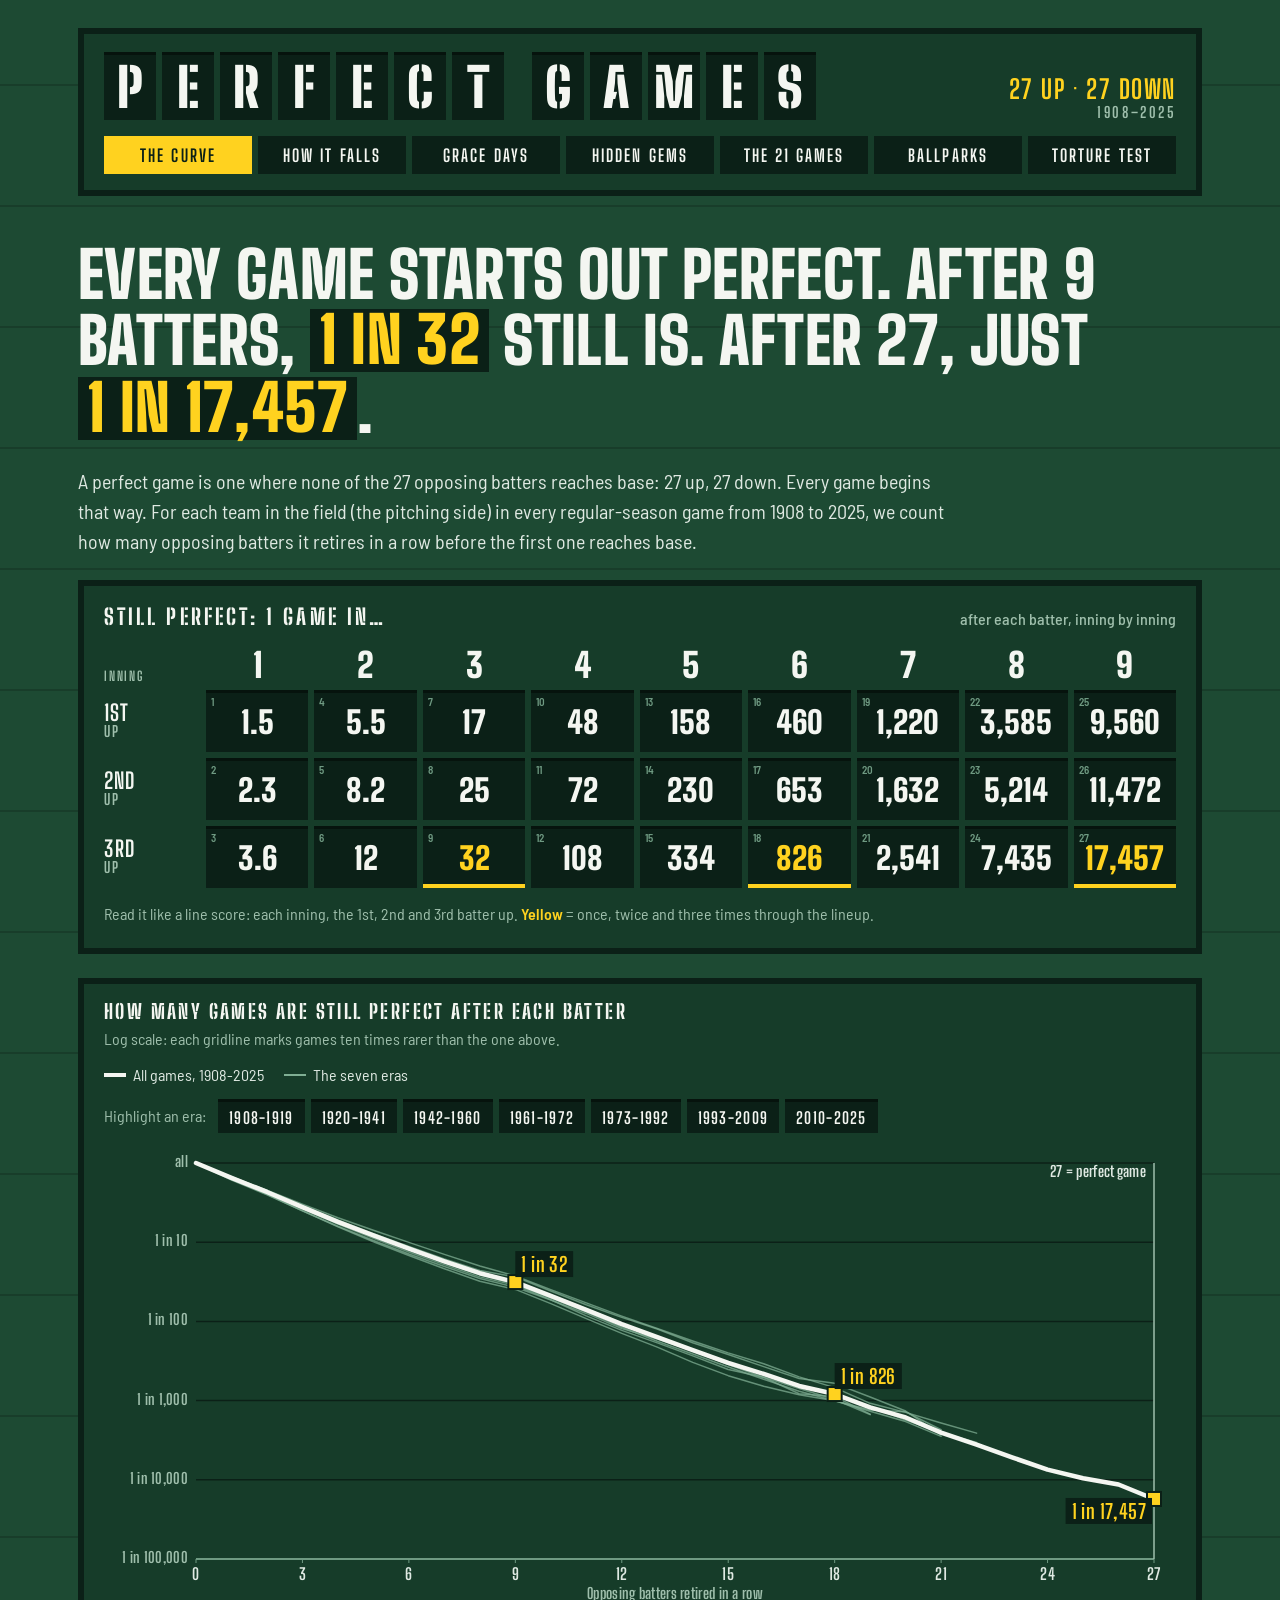
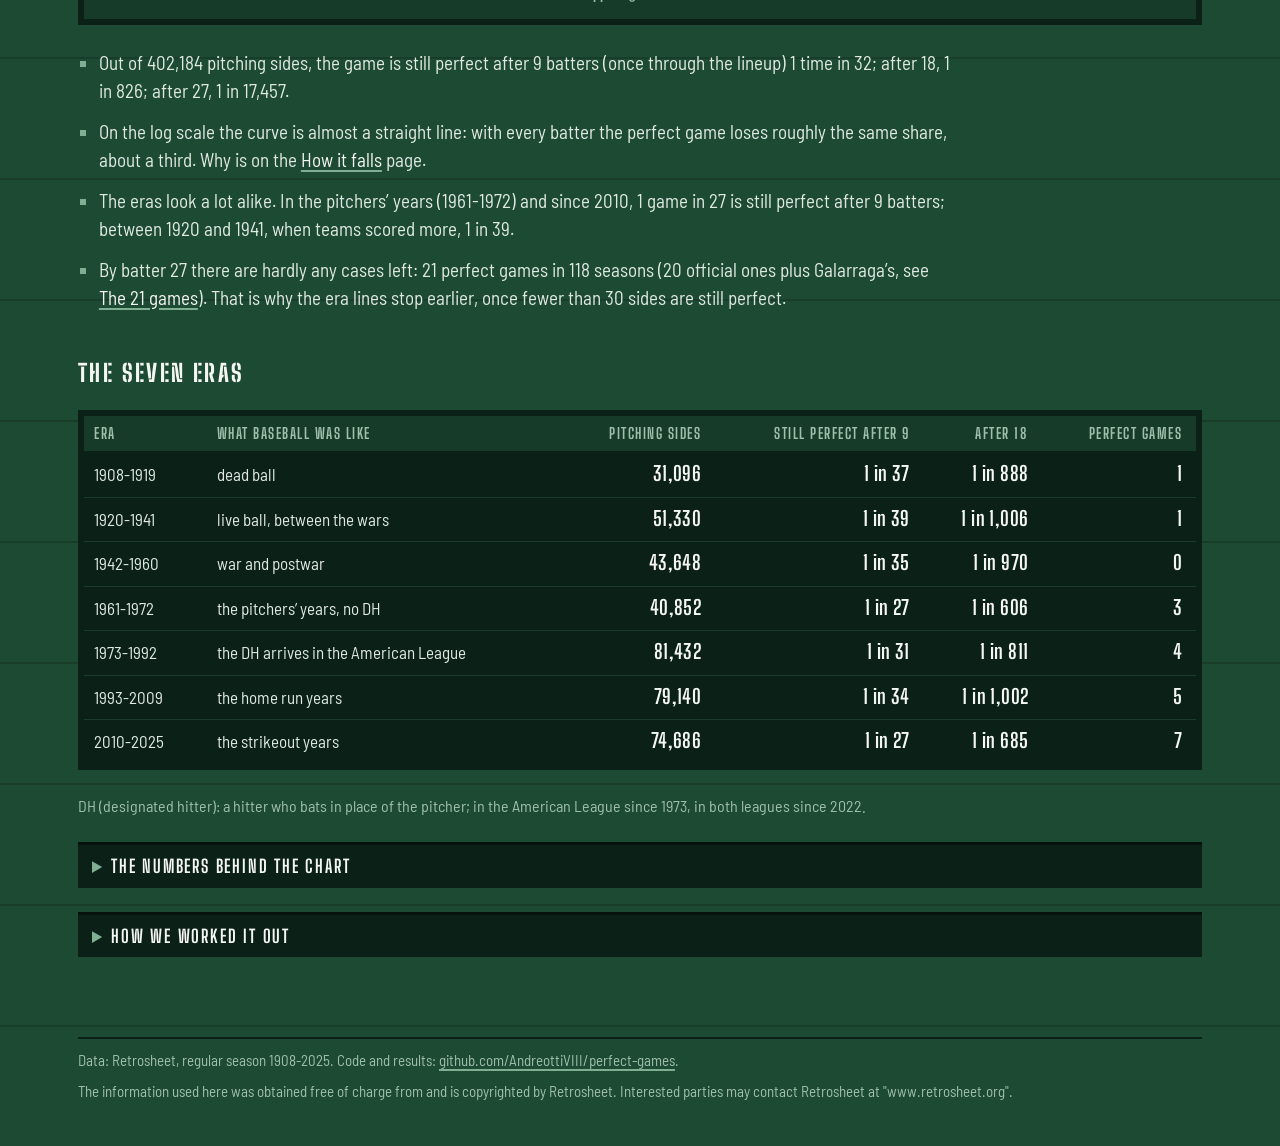
==== commit 7c4e5171: "Sito in stile tabellone manuale (mockup A): pannelli verdi, feritoie nere, giallo solo per le eviden" ====
--- a/docs/index.html
+++ b/docs/index.html
@@ -5,11 +5,18 @@
 <meta name="viewport" content="width=device-width, initial-scale=1">
 <title>The curve · Perfect games</title>
 <meta name="description" content="Every baseball game starts out perfect. How many stay that way, batter by batter, from 1908 to 2025.">
+<link rel="preconnect" href="https://fonts.googleapis.com">
+<link rel="preconnect" href="https://fonts.gstatic.com" crossorigin>
+<link href="https://fonts.googleapis.com/css2?family=Big+Shoulders+Display:wght@500;700;900&family=Big+Shoulders+Stencil+Display:wght@800;900&family=Barlow+Semi+Condensed:wght@400;500;600&display=swap" rel="stylesheet">
 <link rel="stylesheet" href="style.css">
 </head>
 <body>
 <header class="top">
-  <a class="brand" href="index.html">Perfect games</a>
+  <a class="brand" href="index.html" aria-label="Perfect games">
+    <span class="w"><b>P</b><b>E</b><b>R</b><b>F</b><b>E</b><b>C</b><b>T</b></span>
+    <span class="w"><b>G</b><b>A</b><b>M</b><b>E</b><b>S</b></span>
+    <span class="tag"><span>27 UP · 27 DOWN</span>1908&ndash;2025</span>
+  </a>
   <nav aria-label="Pages">
     <a href="index.html" aria-current="page">The curve</a>
     <a href="how-it-falls.html">How it falls</a>
@@ -22,8 +29,15 @@
 </header>
 
 <main>
-  <h1>Every game starts out perfect. After 9 batters, 1 in 32 still is. After 27, just 1 in 17,457.</h1>
+  <h1>Every game starts out perfect. After 9 batters, <span class="n">1 in 32</span> still is. After 27, just <span class="n">1 in 17,457</span>.</h1>
   <p class="lead">A perfect game is one where none of the 27 opposing batters reaches base: 27 up, 27 down. Every game begins that way. For each team in the field (the pitching side) in every regular-season game from 1908 to 2025, we count how many opposing batters it retires in a row before the first one reaches base.</p>
+
+  <section class="board" aria-label="Line score">
+    <h2>Still perfect: 1 game in&hellip; <small>after each batter, inning by inning</small></h2>
+    <div class="ls" id="line-score"></div>
+    <p class="key">Read it like a line score: each inning, the 1st, 2nd and 3rd batter up. <b>Yellow</b> = once, twice and three times through the lineup.</p>
+  </section>
+
 
   <figure class="chart" id="grafico-curva">
     <figcaption>
@@ -31,8 +45,8 @@
       <span class="note">Log scale: each gridline marks games ten times rarer than the one above.</span>
     </figcaption>
     <div class="legend">
-      <span class="key"><span class="swatch thick" style="border-color:#b3261e"></span>All games, 1908-2025</span>
-      <span class="key"><span class="swatch" style="border-color:#bdbdbd"></span>The seven eras</span>
+      <span class="key"><span class="swatch thick" style="border-color:#f4f6f1"></span>All games, 1908-2025</span>
+      <span class="key"><span class="swatch" style="border-color:#7fae93"></span>The seven eras</span>
     </div>
     <div class="eras"></div>
     <div class="plot"></div>
--- a/docs/style.css
+++ b/docs/style.css
@@ -1,166 +1,276 @@
-/* Perfect games: nero su bianco, un solo colore (rosso cuciture) per grafici e link, caratteri di sistema, tanto bianco. */
+/* Perfect games: tabellone manuale. Pannelli verde scuro, feritoie nere, cifre bianche a stampo,
+   giallo solo per cio' che va notato (numeri chiave, pagina attuale, evidenza dei grafici). */
 :root {
-  --ink: #111111;
-  --ink-2: #2b2b2b;
-  --muted: #666666;
-  --line: #e4e4e4;
-  --grid: #ececec;
-  --axis: #c8c8c8;
-  --context: #bdbdbd;
-  --accent: #b3261e;
-  --wash: rgba(179, 38, 30, 0.10);
-  --band: #f4f4f2;
-  --paper: #ffffff;
-  color-scheme: light;
+  --wall: #1d4a33;      /* il muro dipinto */
+  --panel: #163c29;     /* i pannelli del tabellone */
+  --slot: #0b2017;      /* le feritoie dei numeri */
+  --slot-edge: #06130d;
+  --rule: #2c6247;
+  --white: #f4f6f1;
+  --text: #dfe9e2;
+  --dim: #9fbfac;       /* testo secondario: 5:1 sul muro, 6:1 sul pannello */
+  --context: #7fae93;   /* dati di contesto nei grafici */
+  --faint: #6f9a82;
+  --yellow: #ffd21f;
+  --wash: rgba(255, 210, 31, 0.10);
+  --display: "Big Shoulders Display", "Arial Narrow", sans-serif;
+  --stencil: "Big Shoulders Stencil Display", "Big Shoulders Display", "Arial Narrow", sans-serif;
+  --body: "Barlow Semi Condensed", "Segoe UI", system-ui, sans-serif;
+  color-scheme: dark;
 }
 * { box-sizing: border-box; }
 [hidden] { display: none !important; }
-html { -webkit-text-size-adjust: 100%; }
+html { -webkit-text-size-adjust: 100%; background: var(--wall); }
 body {
-  margin: 0; background: var(--paper); color: var(--ink);
-  font: 16px/1.6 system-ui, -apple-system, "Segoe UI", Roboto, "Helvetica Neue", Arial, sans-serif;
-}
-a { color: var(--accent); text-underline-offset: 2px; }
-:focus-visible { outline: 2px solid var(--accent); outline-offset: 2px; }
-h1, h2, h3 { line-height: 1.25; margin: 0; font-weight: 650; }
-h1 { font-size: clamp(1.45rem, 4.2vw, 2rem); max-width: 30ch; }
-h2 { font-size: 1.2rem; margin-top: 16px; }
+  margin: 0; background: var(--wall); color: var(--text);
+  font: 19px/1.5 var(--body);
+  /* le giunture delle assi del muro */
+  background-image: repeating-linear-gradient(0deg, transparent 0 119px, rgba(0,0,0,.18) 119px 121px);
+}
+a { color: var(--white); text-decoration-color: var(--context); text-underline-offset: 3px; text-decoration-thickness: 1.5px; }
+a:hover { color: var(--yellow); text-decoration-color: var(--yellow); }
+:focus-visible { outline: 3px solid var(--yellow); outline-offset: 2px; }
+h1, h2, h3 { margin: 0; color: var(--white); }
+h1 {
+  font: 900 clamp(38px, 5vw, 64px)/.98 var(--display); text-transform: uppercase; letter-spacing: .005em;
+  max-width: 19em; margin-top: 18px;
+}
+h1 .n { display: inline-block; background: var(--slot); color: var(--yellow); padding: 0 .14em; margin: .04em 0; }
+h2 { font: 800 24px/1.15 var(--stencil); letter-spacing: .1em; text-transform: uppercase; margin-top: 22px; }
 p { margin: 0; }
-.lead { max-width: 68ch; font-size: 1.05rem; }
-.note { color: var(--muted); font-size: 0.9rem; max-width: 68ch; }
-
+code { font-size: .9em; color: var(--white); }
+.lead { max-width: 44em; font-size: 20px; color: var(--text); }
+.lead strong { color: var(--white); font-weight: 600; }
+.note { color: var(--dim); font-size: 16px; max-width: 52em; }
+strong, b { font-weight: 600; color: var(--white); }
+
+/* ---------------------------------------------------------------- testata con le lettere a feritoia */
 .top, main, footer {
-  max-width: 960px; margin: 0 auto;
-  padding-left: max(16px, env(safe-area-inset-left, 0px));
-  padding-right: max(16px, env(safe-area-inset-right, 0px));
-}
-.top { display: flex; flex-wrap: wrap; align-items: baseline; gap: 8px 32px; padding-block: 24px 8px; }
-.brand { font-weight: 700; font-size: 1.15rem; color: var(--ink); text-decoration: none; }
-nav { display: flex; flex-wrap: wrap; gap: 4px 18px; font-size: 0.95rem; }
-nav a { text-decoration: none; }
-nav a:hover { text-decoration: underline; }
-nav a[aria-current="page"] { color: var(--ink); font-weight: 600; }
-main { padding-block: 32px 56px; display: grid; grid-template-columns: minmax(0, 1fr); gap: 24px; }
-footer { padding-block: 24px 40px; border-top: 1px solid var(--line); color: var(--muted); font-size: 0.85rem; display: grid; gap: 8px; }
-
-/* Punti in linguaggio semplice */
-.points { margin: 0; padding-left: 1.2em; display: grid; gap: 10px; max-width: 68ch; }
-.points li::marker { color: var(--accent); }
-
-/* Riquadri numero (cifre grandi) */
-.tiles { display: grid; grid-template-columns: repeat(auto-fit, minmax(200px, 1fr)); gap: 16px; }
-.tile { border-top: 2px solid var(--ink); padding-top: 10px; display: grid; gap: 2px; }
-.tile .value { font-size: 2.2rem; font-weight: 650; line-height: 1.1; }
-.tile .value small { font-size: 1rem; font-weight: 400; color: var(--muted); }
-.tile .label { color: var(--muted); font-size: 0.92rem; }
-
-/* Grafici */
-figure.chart { margin: 0; position: relative; display: grid; gap: 10px; min-width: 0; }
-figure.chart figcaption { display: grid; gap: 2px; }
-figure.chart figcaption strong { font-weight: 600; }
+  max-width: 1180px; margin: 0 auto;
+  padding-left: max(28px, env(safe-area-inset-left, 0px));
+  padding-right: max(28px, env(safe-area-inset-right, 0px));
+}
+/* il riquadro della testata sta dentro i margini: lo disegna ::before */
+header.top { position: relative; isolation: isolate; padding-top: 28px; }
+header.top::before { content: ""; position: absolute; inset: 28px 28px 0; border: 6px solid var(--slot); background: var(--panel); z-index: -1; }
+.brand { display: flex; flex-wrap: wrap; gap: 6px; text-decoration: none; padding: 24px 26px 0; align-items: flex-end; }
+.brand:hover { color: inherit; }
+.brand .w { display: flex; gap: 6px; }
+.brand .w + .w { margin-left: 22px; }
+.brand b {
+  display: grid; place-items: center; width: 52px; height: 68px; background: var(--slot); color: var(--white);
+  font: 900 54px/1 var(--stencil); border-top: 3px solid var(--slot-edge);
+}
+.brand .tag { display: block; background: none; padding: 0; border: 0; white-space: normal; align-self: flex-end; margin-left: auto; font: 700 15px/1.1 var(--display); letter-spacing: .16em; color: var(--dim); text-align: right; }
+.brand .tag span { display: block; color: var(--yellow); font-size: 26px; letter-spacing: .06em; }
+nav { display: grid; grid-template-columns: repeat(7, 1fr); gap: 6px; padding: 16px 26px 22px; }
+nav a {
+  display: block; background: var(--slot); color: var(--white); text-decoration: none; text-align: center;
+  font: 700 17px/1 var(--display); letter-spacing: .12em; text-transform: uppercase; padding: 11px 4px 10px;
+}
+nav a:hover { color: var(--yellow); }
+nav a[aria-current="page"] { color: var(--slot); background: var(--yellow); }
+
+main { padding-block: 30px 56px; display: grid; grid-template-columns: minmax(0, 1fr); gap: 24px; }
+footer { padding-block: 24px 44px; color: var(--dim); font-size: 15px; display: grid; gap: 8px; }
+footer p { border-top: 2px solid var(--slot); padding-top: 10px; max-width: none; }
+footer p + p { border-top: 0; padding-top: 0; }
+footer a { color: var(--dim); }
+
+/* ---------------------------------------------------------------- punti in linguaggio semplice */
+.points { margin: 0; padding-left: 1.1em; display: grid; gap: 12px; max-width: 46em; list-style: square; }
+.points li::marker { color: var(--context); }
+
+/* ---------------------------------------------------------------- riquadri numero (feritoie con cifre gialle) */
+.tiles { display: grid; grid-template-columns: repeat(auto-fit, minmax(220px, 1fr)); gap: 6px; border: 6px solid var(--slot); background: var(--slot); }
+.tile { background: var(--panel); padding: 14px 16px 16px; display: grid; gap: 6px; align-content: start; }
+.tile .value { font: 900 54px/1 var(--display); color: var(--yellow); background: var(--slot); justify-self: start; padding: 6px 12px 4px; border-top: 3px solid var(--slot-edge); font-variant-numeric: tabular-nums; }
+.tile .value small { font: 700 24px/1 var(--display); color: var(--dim); letter-spacing: .02em; }
+.tile .label { color: var(--text); font-size: 17px; line-height: 1.4; }
+
+/* ---------------------------------------------------------------- tabellone della home: 27 battitori */
+.board, figure.chart { border: 6px solid var(--slot); background: var(--panel); }
+.board { padding: 18px 20px 22px; }
+.board h2 { margin: 0; font-size: 22px; letter-spacing: .14em; display: flex; justify-content: space-between; gap: 8px 16px; flex-wrap: wrap; align-items: baseline; }
+.board h2 small { font: 500 16px/1.2 var(--body); letter-spacing: 0; text-transform: none; color: var(--dim); }
+.ls { display: grid; grid-template-columns: 96px repeat(9, minmax(0, 1fr)); grid-template-rows: auto repeat(3, auto); gap: 6px; margin-top: 18px; }
+.ls .hd { font: 900 34px/1 var(--display); text-align: center; color: var(--white); padding-bottom: 2px; grid-row: 1; grid-column: var(--hc); }
+.ls .rl { font: 700 15px/1.05 var(--display); letter-spacing: .12em; text-transform: uppercase; color: var(--dim); align-self: center; grid-column: 1; grid-row: var(--rr); }
+.ls .rl b { display: block; color: var(--white); font-size: 22px; letter-spacing: .04em; font-weight: 700; }
+.ls .c {
+  background: var(--slot); height: 62px; display: grid; place-items: center; border-top: 3px solid var(--slot-edge);
+  font: 900 31px/1 var(--display); color: var(--white); grid-column: var(--dc); grid-row: var(--dr); position: relative;
+  font-variant-numeric: tabular-nums;
+}
+.ls .c i { position: absolute; left: 5px; top: 3px; font: 600 11px/1 var(--body); font-style: normal; color: var(--faint); }
+.ls .c.hi { color: var(--yellow); }
+.ls .c.hi::after { content: ""; position: absolute; left: 0; right: 0; bottom: 0; height: 4px; background: var(--yellow); }
+.ls .corner { grid-column: 1; grid-row: 1; font: 700 13px/1.1 var(--display); letter-spacing: .14em; color: var(--dim); align-self: end; text-transform: uppercase; }
+.key { margin-top: 14px; font-size: 16px; color: var(--dim); }
+.key b { color: var(--yellow); font-weight: 600; }
+
+/* ---------------------------------------------------------------- grafici sul verde */
+figure.chart { margin: 0; position: relative; display: grid; gap: 12px; min-width: 0; padding: 16px 20px 14px; }
+figure.chart figcaption { display: grid; gap: 4px; }
+figure.chart figcaption strong { font: 800 20px/1.15 var(--stencil); letter-spacing: .12em; text-transform: uppercase; color: var(--white); }
 .plot { position: relative; width: 100%; min-width: 0; touch-action: pan-y; }
 .plot svg { display: block; overflow: visible; }
-.plot text { font-family: inherit; }
-.legend { display: flex; flex-wrap: wrap; gap: 6px 18px; font-size: 0.88rem; color: var(--ink-2); align-items: center; }
-.legend .key { display: inline-flex; align-items: center; gap: 6px; }
-.legend .swatch { display: inline-block; width: 18px; height: 0; border-top: 2px solid; }
-.legend .swatch.thick { border-top-width: 3px; }
-.legend .dot { width: 9px; height: 9px; border-radius: 50%; border: 1.5px solid var(--ink-2); background: var(--paper); }
-.eras { display: flex; flex-wrap: wrap; gap: 6px; align-items: center; font-size: 0.88rem; }
-.eras span { color: var(--muted); margin-right: 4px; }
+.plot svg text { font-family: var(--display); font-weight: 700; letter-spacing: .02em; }
+.legend { display: flex; flex-wrap: wrap; gap: 6px 20px; font-size: 16px; color: var(--text); align-items: center; }
+.legend .key { display: inline-flex; align-items: center; gap: 7px; margin: 0; font-size: 16px; color: var(--text); }
+.legend .swatch { display: inline-block; width: 22px; height: 0; border-top: 2.5px solid; }
+.legend .swatch.thick { border-top-width: 4px; }
+.legend .dot { width: 10px; height: 10px; border: 2px solid var(--text); background: var(--panel); }
+.eras { display: flex; flex-wrap: wrap; gap: 6px; align-items: center; font-size: 16px; }
+.eras span { color: var(--dim); margin-right: 6px; }
 .eras button {
-  font: inherit; font-size: 0.85rem; color: var(--ink-2); background: var(--paper);
-  border: 1px solid var(--line); border-radius: 999px; padding: 3px 10px; cursor: pointer;
-}
-.eras button[aria-pressed="true"] { border-color: var(--ink); color: var(--paper); background: var(--ink); }
-
+  font: 700 16px/1 var(--display); letter-spacing: .08em; color: var(--white); background: var(--slot);
+  border: 0; border-top: 3px solid var(--slot-edge); border-radius: 0; padding: 8px 11px 7px; cursor: pointer;
+  font-variant-numeric: tabular-nums;
+}
+.eras button:hover { color: var(--yellow); }
+.eras button[aria-pressed="true"] { color: var(--slot); background: var(--yellow); border-top-color: #c9a300; }
+
+/* riquadro dei valori: una feritoia del tabellone */
 .tip {
-  position: absolute; z-index: 5; pointer-events: none; min-width: 150px; max-width: 260px;
-  background: var(--paper); border: 1px solid var(--line); box-shadow: 0 2px 10px rgba(0,0,0,0.08);
-  padding: 8px 10px; font-size: 0.82rem; line-height: 1.4; display: grid; gap: 3px;
-}
-.tip .t { color: var(--muted); }
-.tip .r { display: grid; grid-template-columns: 14px auto 1fr; gap: 6px; align-items: baseline; }
-.tip .r i { display: inline-block; width: 12px; border-top: 2px solid; transform: translateY(-3px); }
-.tip .r b { font-weight: 650; font-variant-numeric: tabular-nums; }
-.tip .r span { color: var(--muted); }
-
-/* Barre degli stadi (righe HTML) */
-.bars { display: grid; gap: 0; font-size: 0.88rem; }
-.bars-scale, .bar-row { display: grid; grid-template-columns: minmax(0, 11rem) minmax(0, 1fr) 3.4rem; gap: 10px; align-items: center; }
-.bars-scale { color: var(--muted); font-size: 0.78rem; padding-bottom: 4px; }
+  position: absolute; z-index: 5; pointer-events: none; min-width: 170px; max-width: 280px;
+  background: var(--slot); color: var(--text); border: 0; border-top: 3px solid var(--slot-edge); border-left: 4px solid var(--yellow);
+  padding: 9px 12px 10px; font-size: 15px; line-height: 1.35; display: grid; gap: 4px;
+}
+.tip .t { color: var(--dim); }
+.tip .t:first-child { font: 700 16px/1.2 var(--display); letter-spacing: .08em; text-transform: uppercase; color: var(--white); }
+.tip .r { display: grid; grid-template-columns: 14px auto 1fr; gap: 7px; align-items: baseline; }
+.tip .r i { display: inline-block; width: 12px; border-top: 3px solid; transform: translateY(-4px); }
+.tip .r b { font: 900 20px/1 var(--display); color: var(--white); font-variant-numeric: tabular-nums; }
+.tip .r span { color: var(--dim); }
+
+/* ---------------------------------------------------------------- barre degli stadi */
+.bars { display: grid; gap: 0; font-size: 16px; }
+.bars-scale, .bar-row { display: grid; grid-template-columns: minmax(0, 13rem) minmax(0, 1fr) 3.6rem; gap: 12px; align-items: center; }
+.bars-scale { color: var(--dim); font: 700 15px/1 var(--display); letter-spacing: .06em; padding-bottom: 8px; border-bottom: 2px solid var(--slot); text-transform: uppercase; }
 .bars-scale .ticks { position: relative; height: 1.2em; }
 .bars-scale .ticks span { position: absolute; transform: translateX(-50%); white-space: nowrap; }
-.bar-row { padding: 3px 0; cursor: default; }
-.bar-row:hover, .bar-row:focus-visible { background: var(--band); }
-.bar-name { overflow: hidden; text-overflow: ellipsis; white-space: nowrap; color: var(--ink-2); }
-.bar-row.hl .bar-name { color: var(--ink); font-weight: 650; }
-.bar-track { position: relative; height: 14px; }
-.bar-track::before { content: ""; position: absolute; left: 50%; top: -3px; bottom: -3px; border-left: 1px solid var(--axis); }
-.bar-fill { position: absolute; top: 3px; height: 8px; background: var(--context); }
-.bar-fill.up { border-radius: 0 3px 3px 0; }
-.bar-fill.down { border-radius: 3px 0 0 3px; }
-.bar-row.hl .bar-fill { background: var(--accent); }
-.bar-val { text-align: right; font-variant-numeric: tabular-nums; color: var(--ink-2); }
+.bar-row { padding: 4px 0; cursor: default; border-bottom: 1px solid rgba(11,32,23,.7); }
+.bar-row:hover, .bar-row:focus-visible { background: var(--slot); }
+.bar-name { overflow: hidden; text-overflow: ellipsis; white-space: nowrap; color: var(--text); }
+.bar-row.hl .bar-name { color: var(--white); font-weight: 600; }
+.bar-track { position: relative; height: 16px; }
+.bar-track::before { content: ""; position: absolute; left: 50%; top: -5px; bottom: -5px; border-left: 2px solid var(--faint); }
+.bar-fill { position: absolute; top: 3px; height: 10px; background: var(--context); }
+.bar-row.hl .bar-fill { background: var(--yellow); }
+.bar-val { text-align: right; font: 700 19px/1 var(--display); font-variant-numeric: tabular-nums; color: var(--text); }
+.bar-row.hl .bar-val { color: var(--yellow); }
 @media (max-width: 520px) {
-  .bars-scale, .bar-row { grid-template-columns: minmax(0, 8.5rem) minmax(0, 1fr) 2.9rem; gap: 6px; }
-  .bars { font-size: 0.8rem; }
+  .bars-scale, .bar-row { grid-template-columns: minmax(0, 8.5rem) minmax(0, 1fr) 3rem; gap: 6px; }
+  .bars { font-size: 15px; }
   .bars-scale .ticks .minor { display: none; }
 }
 
-/* Torture test: righe con intervalli (pari = punto vuoto, dispari = punto pieno) */
-.forest { display: grid; font-size: 0.86rem; }
-.forest-scale, .forest-row { display: grid; grid-template-columns: minmax(0, 19rem) minmax(0, 1fr) 4.2rem; gap: 14px; align-items: center; }
-.forest-scale { color: var(--muted); font-size: 0.78rem; position: sticky; top: 0; background: var(--paper); z-index: 2; padding: 4px 0; border-bottom: 1px solid var(--axis); }
+/* ---------------------------------------------------------------- torture test: righe con intervalli */
+.forest { display: grid; font-size: 16px; }
+.forest-scale, .forest-row { display: grid; grid-template-columns: minmax(0, 19rem) minmax(0, 1fr) 4.4rem; gap: 14px; align-items: center; }
+.forest-scale { color: var(--dim); font: 700 15px/1 var(--display); letter-spacing: .04em; position: sticky; top: 0; background: var(--panel); z-index: 2; padding: 6px 0; border-bottom: 2px solid var(--slot); }
 .forest-scale .ticks { position: relative; height: 1.2em; }
 .forest-scale .ticks span { position: absolute; transform: translateX(-50%); white-space: nowrap; font-variant-numeric: tabular-nums; }
-.forest-scale .ticks .one { color: var(--ink); font-weight: 600; }
-.forest-group { font-weight: 650; color: var(--ink); padding: 16px 0 4px; border-bottom: 1px solid var(--line); }
-.forest-row { padding: 4px 0; cursor: default; border-bottom: 1px solid var(--grid); }
-.forest-row:hover, .forest-row:focus-visible { background: var(--band); }
-.forest-name { color: var(--ink-2); line-height: 1.3; }
+.forest-scale .ticks .one { color: var(--white); }
+.forest-group { font: 800 17px/1.2 var(--stencil); letter-spacing: .1em; text-transform: uppercase; color: var(--white); padding: 18px 0 6px; border-bottom: 2px solid var(--slot); }
+.forest-row { padding: 5px 0; cursor: default; border-bottom: 1px solid rgba(11,32,23,.7); }
+.forest-row:hover, .forest-row:focus-visible { background: var(--slot); }
+.forest-name { color: var(--text); line-height: 1.3; }
 .forest-track { position: relative; height: 26px; }
-.forest-off { font-size: 0.78rem; color: var(--ink-2); font-variant-numeric: tabular-nums; white-space: nowrap; }
-.forest-scale .forest-off { color: var(--muted); }
-.forest-track .ref { position: absolute; top: -4px; bottom: -4px; border-left: 1px solid var(--ink-2); }
+.forest-off { font: 700 15px/1 var(--display); color: var(--text); font-variant-numeric: tabular-nums; white-space: nowrap; }
+.forest-scale .forest-off { color: var(--dim); }
+.forest-track .ref { position: absolute; top: -5px; bottom: -5px; border-left: 2px solid var(--faint); }
 .forest-track .ci { position: absolute; height: 0; border-top: 2px solid; transform: translateY(-1px); }
-.forest-track .pt { position: absolute; width: 9px; height: 9px; border-radius: 50%; border: 2px solid; background: var(--paper); transform: translate(-50%, -50%); box-shadow: 0 0 0 2px var(--paper); }
-.forest-track .clip { position: absolute; width: 0; height: 0; border: 4px solid transparent; transform: translateY(-50%); }
-.forest-track .clip.left { left: -8px; border-left: 0; border-right-width: 6px; }
-.forest-track .clip.right { right: -8px; border-right: 0; border-left-width: 6px; }
-.legend .ring { width: 9px; height: 9px; border-radius: 50%; border: 2px solid var(--ink-2); background: var(--paper); }
-.legend .ring.full { background: var(--ink-2); }
+.forest-track .pt { position: absolute; width: 10px; height: 10px; border: 2px solid; background: var(--panel); transform: translate(-50%, -50%); box-shadow: 0 0 0 2px var(--panel); }
+.forest-row:hover .pt, .forest-row:focus-visible .pt { box-shadow: 0 0 0 2px var(--slot); }
+.forest-track .clip { position: absolute; width: 0; height: 0; border: 5px solid transparent; transform: translateY(-50%); }
+.forest-track .clip.left { left: -8px; border-left: 0; border-right-width: 7px; }
+.forest-track .clip.right { right: -8px; border-right: 0; border-left-width: 7px; }
+.legend .ring { width: 10px; height: 10px; border: 2px solid var(--text); background: var(--panel); }
+.legend .ring.full { background: var(--text); }
 @media (max-width: 620px) {
   .forest-scale, .forest-row { grid-template-columns: minmax(0, 1fr) 3.6rem; gap: 2px 10px; }
   .forest-name { grid-column: 1 / -1; }
   .forest-scale > span:first-child { display: none; }
 }
 
-/* Tabelle semplici: se sono larghe scorrono dentro il loro riquadro */
-.table-wrap { overflow-x: auto; -webkit-overflow-scrolling: touch; max-width: 100%; border-top: 1px solid var(--ink); }
-table { border-collapse: collapse; font-size: 0.9rem; width: 100%; }
-th, td { text-align: left; padding: 8px 12px 8px 0; border-bottom: 1px solid var(--line); vertical-align: top; }
-th { font-weight: 600; white-space: nowrap; }
+/* ---------------------------------------------------------------- tabelle come righe del tabellone */
+.table-wrap { overflow-x: auto; -webkit-overflow-scrolling: touch; max-width: 100%; background: var(--slot); border: 6px solid var(--slot); }
+table { border-collapse: collapse; font-size: 17px; width: 100%; color: var(--text); }
+th, td { text-align: left; padding: 9px 14px 9px 10px; border-bottom: 1px solid #1a3a2a; vertical-align: top; }
+th { font: 700 15px/1.15 var(--display); letter-spacing: .1em; text-transform: uppercase; color: var(--dim); white-space: nowrap; background: var(--panel); border-bottom: 2px solid var(--slot); vertical-align: bottom; }
+tbody tr:last-child td { border-bottom: 0; }
 td.num, th.num { text-align: right; font-variant-numeric: tabular-nums; white-space: nowrap; }
+td.num { font: 700 20px/1.1 var(--display); color: var(--white); letter-spacing: .02em; }
 table.wide td { white-space: nowrap; }
-tr.special td { background: #fbf3f2; }
-.mark { color: var(--accent); font-weight: 700; }
-
-/* Chicche */
-.chicche { list-style: none; margin: 0; padding: 0; display: grid; gap: 28px; counter-reset: c; max-width: 72ch; }
-.chicche li { counter-increment: c; display: grid; gap: 6px; padding-top: 14px; border-top: 1px solid var(--line); }
-.chicche h2 { margin: 0; font-size: 1.1rem; }
-.chicche h2::before { content: counter(c) ". "; color: var(--accent); }
-.chicche h2 .tag { margin-left: 6px; vertical-align: 2px; }
-.tag { font-size: 0.75rem; font-weight: 600; text-transform: uppercase; letter-spacing: 0.04em; border: 1px solid currentColor; border-radius: 3px; padding: 0 6px; white-space: nowrap; }
-.tag.solid { color: var(--ink); }
-.tag.verify { color: var(--accent); }
-.tag.open { color: var(--accent); border-style: dashed; }
-.tag.anecdote { color: var(--muted); }
-
-/* Riquadri apribili */
-details { border-top: 1px solid var(--line); padding-top: 10px; max-width: 100%; min-width: 0; }
-details > summary { cursor: pointer; font-weight: 600; }
-details[open] > summary { margin-bottom: 12px; }
-details .body { display: grid; gap: 10px; max-width: 72ch; }
+tr.special td { background: var(--wash); }
+.mark { color: var(--yellow); font-weight: 700; }
+
+/* ---------------------------------------------------------------- chicche */
+.chicche { list-style: none; margin: 0; padding: 0; display: grid; gap: 30px; counter-reset: c; max-width: 46em; }
+.chicche li { counter-increment: c; display: grid; gap: 8px; padding-top: 16px; border-top: 2px solid var(--slot); }
+.chicche h2 { margin: 0; font: 900 28px/1.1 var(--display); letter-spacing: .01em; text-transform: uppercase; }
+.chicche h2::before {
+  content: counter(c); display: inline-grid; place-items: center; min-width: 1.35em; height: 1.35em; margin-right: 10px;
+  background: var(--slot); color: var(--white); font: 900 .9em/1 var(--stencil); border-top: 3px solid var(--slot-edge); vertical-align: 1px;
+}
+.chicche h2 .tag { margin-left: 8px; vertical-align: 4px; }
+.tag {
+  display: inline-block; font: 700 13px/1 var(--display); letter-spacing: .12em; text-transform: uppercase;
+  background: var(--slot); padding: 5px 7px 4px; white-space: nowrap; border-top: 2px solid var(--slot-edge); color: var(--white);
+}
+.tag.solid { color: var(--white); }
+.tag.verify { color: var(--yellow); }
+.tag.open { color: var(--yellow); border-top-color: var(--yellow); }
+.tag.anecdote { color: var(--dim); }
+
+/* ---------------------------------------------------------------- riquadri apribili */
+details { max-width: 100%; min-width: 0; }
+details > summary {
+  cursor: pointer; font: 700 18px/1.2 var(--display); letter-spacing: .1em; text-transform: uppercase; color: var(--white);
+  background: var(--slot); padding: 11px 14px 10px; border-top: 3px solid var(--slot-edge); list-style-position: inside;
+}
+details > summary:hover { color: var(--yellow); }
+details > summary::marker { color: var(--context); }
+details[open] > summary { margin-bottom: 14px; }
+details .body { display: grid; gap: 12px; max-width: 46em; }
+details.data .body { max-width: none; }
 details.data[open] { display: grid; }
+
+/* ---------------------------------------------------------------- telefono */
+@media (max-width: 760px) {
+  body { font-size: 18px; }
+  .top, main, footer { padding-left: max(16px, env(safe-area-inset-left, 0px)); padding-right: max(16px, env(safe-area-inset-right, 0px)); }
+  header.top { padding-top: 16px; }
+  header.top::before { inset: 16px 16px 0; border-width: 4px; }
+  .brand { gap: 4px; padding: 16px 14px 0; }
+  .brand .w { gap: 3px; }
+  .brand .w + .w { margin-left: 0; flex-basis: 100%; }
+  .brand b { width: 30px; height: 42px; font-size: 32px; }
+  .brand .tag { margin-left: 0; margin-top: 8px; text-align: left; }
+  .brand .tag span { display: inline; font-size: 18px; margin-right: 6px; }
+  nav { grid-template-columns: repeat(2, 1fr); gap: 4px; padding: 12px 14px 16px; }
+  nav a { font-size: 15px; padding: 10px 4px 9px; }
+  nav a:last-child { grid-column: span 2; }
+  h1 { font-size: 40px; margin-top: 8px; }
+  h2 { font-size: 21px; }
+  .lead { font-size: 18px; }
+  .board, figure.chart, .table-wrap, .tiles { border-width: 4px; }
+  .board { padding: 14px 10px 16px; }
+  figure.chart { padding: 12px 10px 10px; }
+  .tile .value { font-size: 44px; }
+  .chicche h2 { font-size: 24px; }
+  /* il tabellone si gira: gli inning diventano righe */
+  .ls { grid-template-columns: 44px repeat(3, minmax(0, 1fr)); grid-template-rows: auto repeat(9, auto); gap: 4px; }
+  .ls .c { grid-column: var(--pc); grid-row: var(--pr); height: 46px; font-size: 26px; }
+  .ls .hd { grid-column: 1; grid-row: var(--pr2); font-size: 28px; align-self: center; text-align: left; padding-left: 4px; }
+  .ls .rl { grid-row: 1; grid-column: var(--pc2); text-align: center; font-size: 12px; }
+  .ls .rl b { font-size: 17px; }
+  .ls .corner { font-size: 11px; }
+  table { font-size: 16px; }
+  td.num { font-size: 18px; }
+}
+table.wide { font-size: 16px; }
+table.wide th, table.wide td { padding: 8px 10px 8px 8px; }
+table.wide td.num { font-size: 18px; }
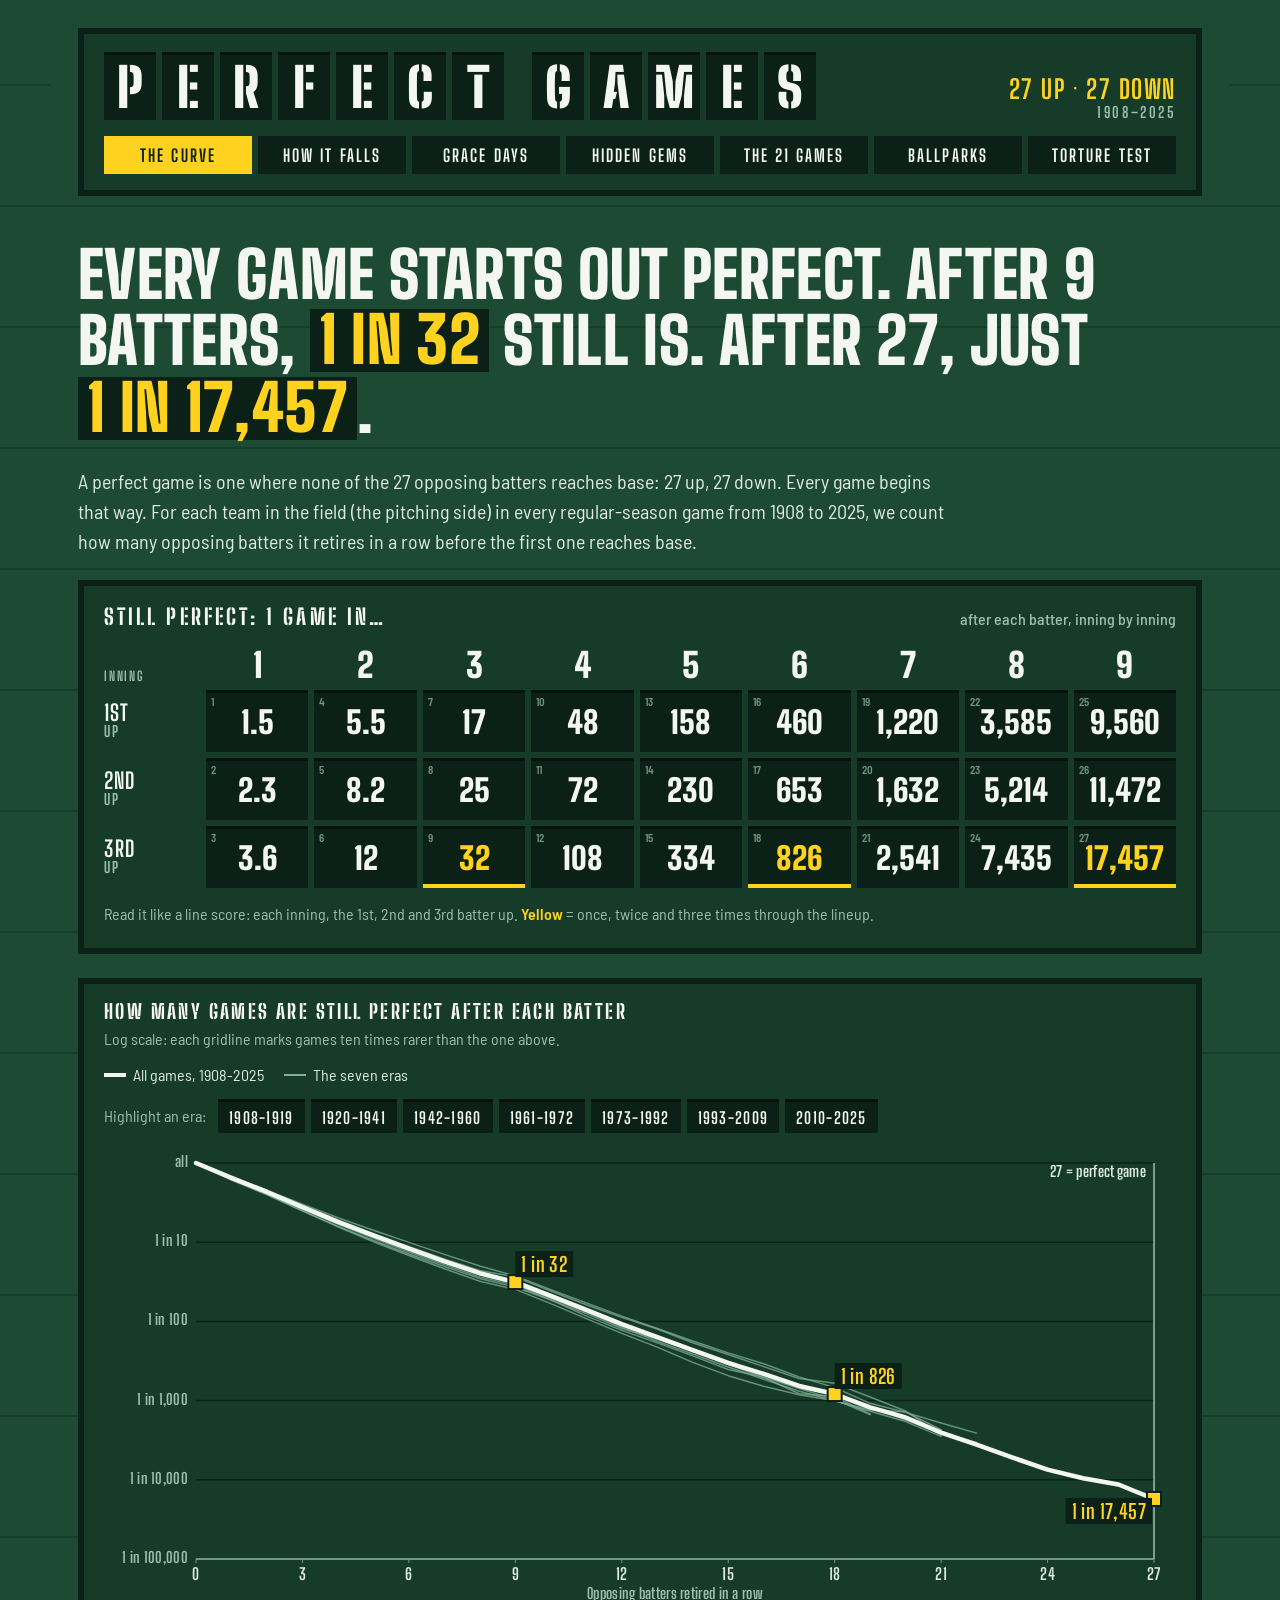
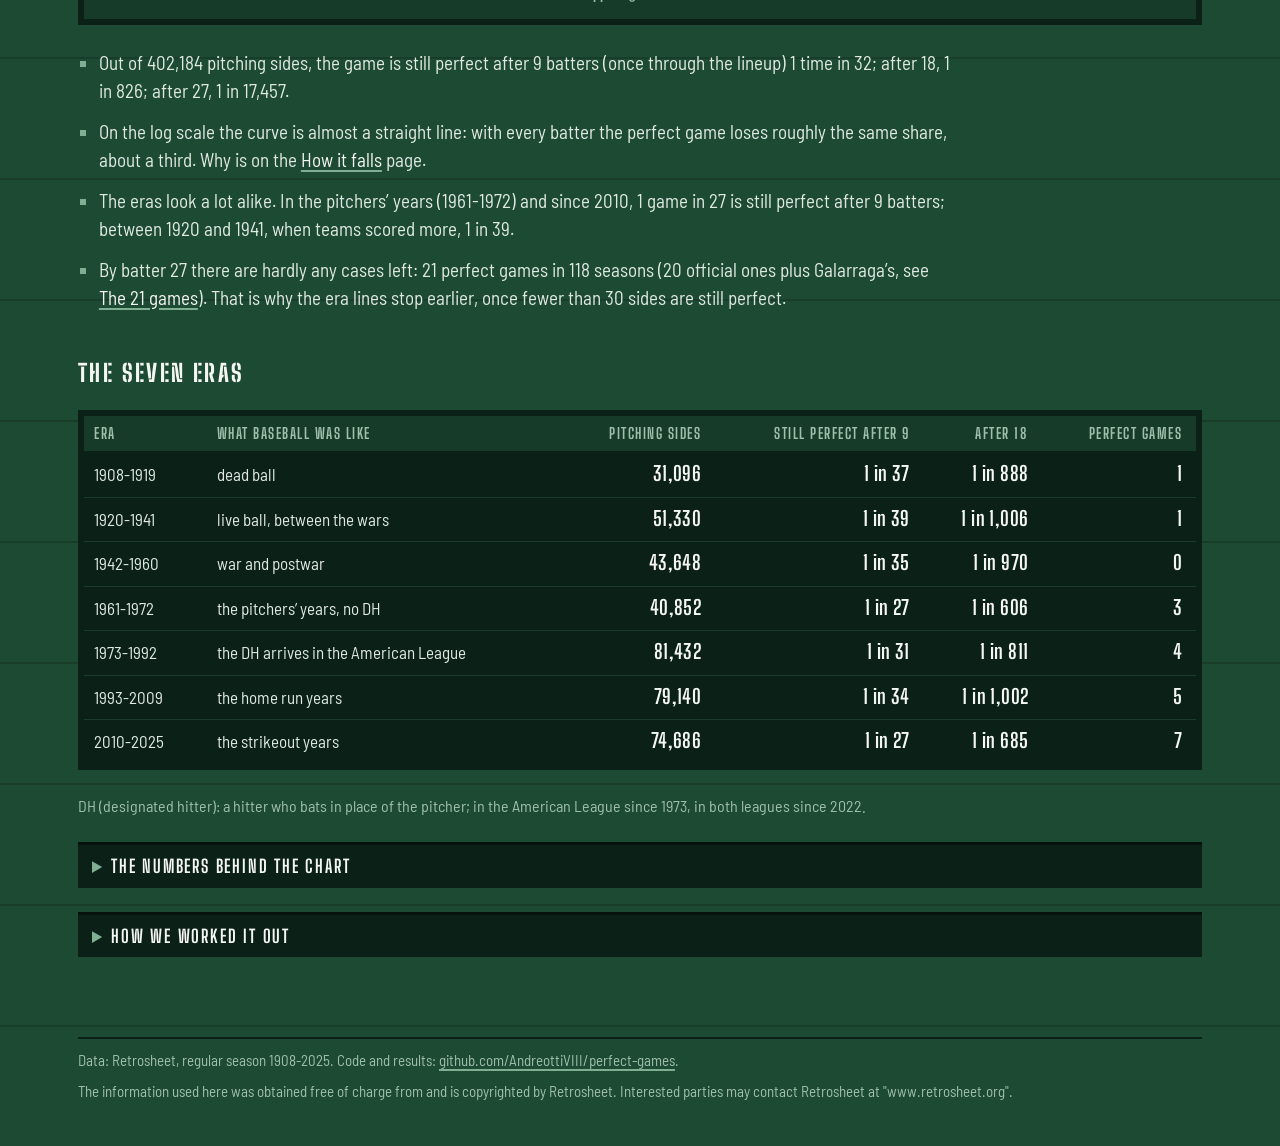
==== commit fd8ebdb3: "Testata sempre in alto: scendendo si stringe; sul telefono resta solo il menu che scorre di lato Co-" ====
--- a/docs/index.html
+++ b/docs/index.html
@@ -109,5 +109,6 @@
 <script type="application/json" id="dati-curva">{"tutte":{"s":[1.0,0.649581,0.431037,0.277306,0.18085,0.121643,0.0829571,0.0574066,0.0405958,0.0313787,0.0210128,0.0139812,0.00925198,0.00632795,0.0043413,0.00299614,0.00217177,0.00153169,0.00121041,0.000819394,0.000612677,0.000393508,0.000278942,0.000191773,0.00013449,0.000104603,8.71695e-05,5.72828e-05],"r":[402184,402184,261251,173356,111528,72735,48923,33364,23088,16327,12620,8451,5623,3721,2545,1746,1203,872,615,486,329,246,158,112,77,54,42,35]},"epoche":[{"id":"1908","label":"1908-1919","nome":"dead ball","lati":31096,"s":[1.0,0.610722,0.397222,0.2491,0.159281,0.104997,0.0710059,0.0493311,0.0347312,0.026981,0.0186519,0.0126061,0.00810394,0.00598148,0.00427708,0.0028621,0.00196167,0.00122202,0.00112555,0.000675328,null,null,null,null,null,null,null,null]},{"id":"1920","label":"1920-1941","nome":"live ball, between the wars","lati":51330,"s":[1.0,0.628716,0.401656,0.248802,0.155971,0.101188,0.0679135,0.0462303,0.0321644,0.0253458,0.0167543,0.0108514,0.00705241,0.00473407,0.00303916,0.00206507,0.00151958,0.00118839,0.000993571,0.00075979,0.000720826,0.000428599,null,null,null,null,null,null]},{"id":"1942","label":"1942-1960","nome":"war and postwar","lati":43648,"s":[1.0,0.640556,0.419446,0.264892,0.169928,0.112262,0.0752841,0.0521215,0.0364736,0.0286153,0.0187867,0.0117302,0.00769795,0.00536107,0.00366569,0.00247434,0.00197031,0.00142045,0.00103098,0.000664406,null,null,null,null,null,null,null,null]},{"id":"1961","label":"1961-1972","nome":"the pitchers’ years, no DH","lati":40852,"s":[1.0,0.666944,0.451092,0.289655,0.191398,0.128488,0.0884657,0.06127,0.0439636,0.0364731,0.0242338,0.0162048,0.0112357,0.00802898,0.00538529,0.00381866,0.00268538,0.00189701,0.00165065,0.00110864,0.000739096,0.000369548,null,null,null,null,null,null]},{"id":"1973","label":"1973-1992","nome":"the DH arrives in the American League","lati":81432,"s":[1.0,0.653281,0.435357,0.282334,0.185357,0.125258,0.0849175,0.0588958,0.0418631,0.0320636,0.02165,0.0144538,0.00949258,0.00616465,0.0042735,0.0029104,0.00213347,0.0015292,0.00123322,0.000838591,0.000567282,0.000394631,0.000295973,null,null,null,null,null]},{"id":"1993","label":"1993-2009","nome":"the home run years","lati":79140,"s":[1.0,0.65067,0.432537,0.278165,0.180339,0.120647,0.0810842,0.055206,0.0386657,0.0294794,0.0196487,0.0131792,0.00844074,0.00561031,0.0038792,0.00265353,0.00185747,0.00131413,0.000998231,0.000732878,0.000543341,0.000353803,null,null,null,null,null,null]},{"id":"2010","label":"2010-2025","nome":"the strikeout years","lati":74686,"s":[1.0,0.670688,0.454811,0.302748,0.203171,0.141486,0.0995903,0.0701336,0.0500629,0.0374501,0.0252122,0.0171384,0.0116622,0.00814075,0.00565032,0.00400343,0.00291889,0.00199502,0.00145944,0.000923868,0.000709638,0.000522186,0.000388292,null,null,null,null,null]}],"min_in_gioco":30}</script>
 <!-- /build:dati-curva -->
 <script src="charts.js"></script>
+<script src="header.js"></script>
 </body>
 </html>
--- a/docs/style.css
+++ b/docs/style.css
@@ -274,3 +274,27 @@
 table.wide { font-size: 16px; }
 table.wide th, table.wide td { padding: 8px 10px 8px 8px; }
 table.wide td.num { font-size: 18px; }
+
+/* ---------------------------------------------------------------- testata sempre in alto */
+header.top { position: sticky; top: 0; z-index: 20; background: var(--wall); }
+.forest-scale { top: var(--head-h, 0px); }
+header.top, header.top::before, .brand, .brand b, nav, nav a { transition: padding .15s, inset .15s, width .15s, height .15s, font-size .15s; }
+/* scendendo la testata si stringe: lettere piccole, menu più basso */
+.compact header.top { padding-top: 8px; }
+.compact header.top::before { inset: 8px 28px 0; }
+.compact .brand { padding-top: 10px; }
+.compact .brand b { width: 30px; height: 38px; font-size: 30px; border-top-width: 2px; }
+.compact .brand .tag span { font-size: 18px; }
+.compact nav { padding: 8px 26px 10px; }
+.compact nav a { padding: 7px 4px 6px; font-size: 15px; }
+@media (max-width: 760px) {
+  .compact header.top { padding-top: 0; }
+  .compact header.top::before { inset: 0 0 0; border-width: 0 0 4px; }
+  .compact .brand { display: none; }
+  .compact nav { display: flex; overflow-x: auto; scrollbar-width: none; padding: 6px 16px 8px; }
+  .compact nav::-webkit-scrollbar { display: none; }
+  .compact nav a { flex: 0 0 auto; padding: 8px 10px 7px; font-size: 14px; }
+}
+@media (prefers-reduced-motion: reduce) {
+  header.top, header.top::before, .brand, .brand b, nav, nav a { transition: none; }
+}
